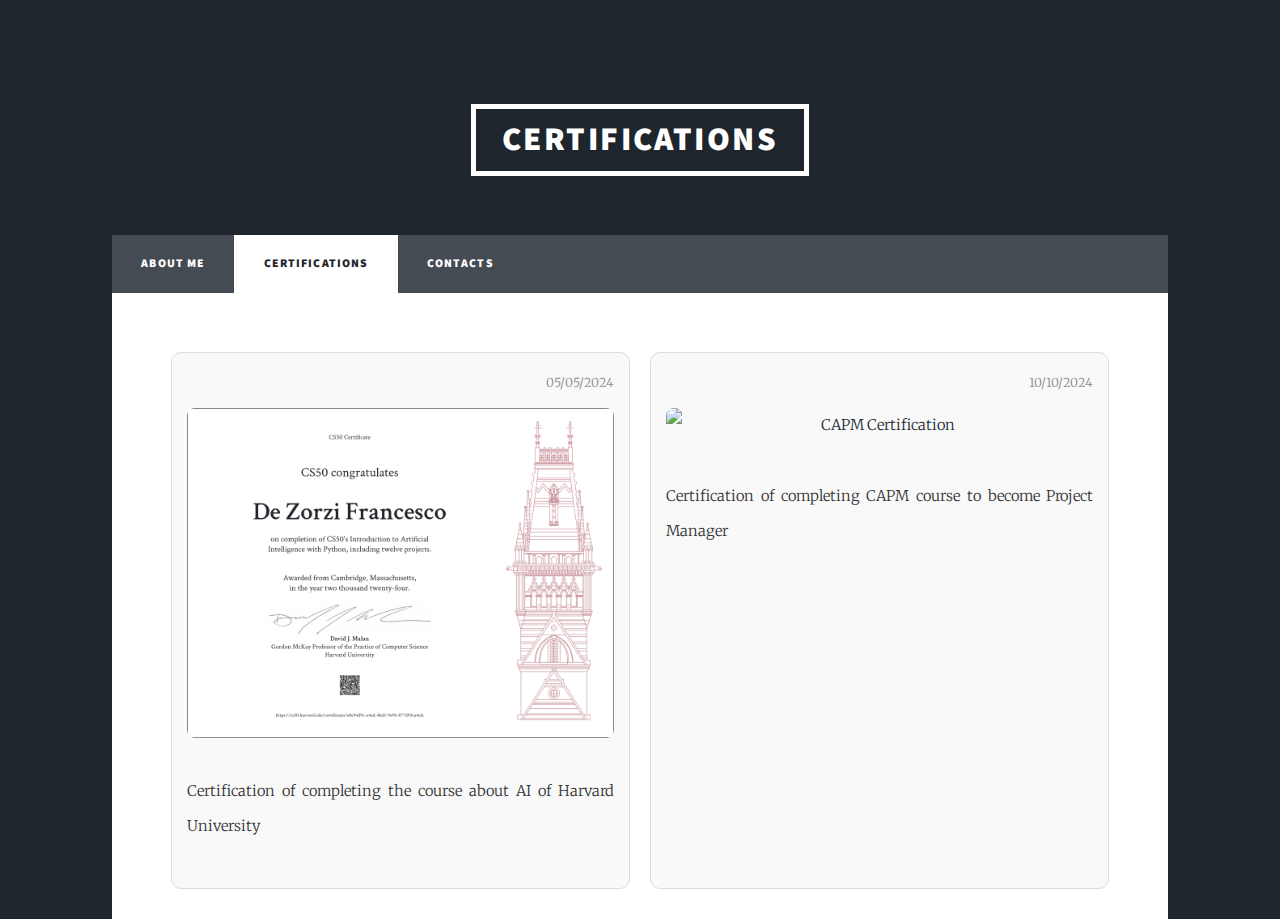
==== certificati.html @ 68c8fb0c "upload new website" ====
<!DOCTYPE HTML>

<html>
	<head>
		<title>De Zorzi Francesco</title>
		<meta charset="utf-8" />
		<meta name="viewport" content="width=device-width, initial-scale=1, user-scalable=no" />
		<link rel="stylesheet" href="assets/css/main.css" />
		<noscript><link rel="stylesheet" href="assets/css/noscript.css" /></noscript>
	</head>
	<body class="is-preload">
        		<!-- Wrapper -->
			<div id="wrapper">

				<!-- Header -->
					<header id="header">
						<a class="logo">Certifications</a>
					</header>

				<!-- Nav -->
				<nav id="nav">
					<ul class="links">
						<li><a href="index.html">About me</a></li>
					<!--<li><a href="generic.html">Portfolio</a></li>-->
						<li class="active"><a href="certificati.html">Certifications</a></li>
						<li><a href="elements.html">Contacts</a></li>
					</ul>
				</nav>
                

                <div id="main">


                    <section class="certifications">
                        <article class = "certif-item">
                            <header>
                                <span class="data">05/05/2024</span>
                            </header>

							<div class="certif-content">
                          	 	 <a class="image fit"><img src="images/CS50AI.png" alt="CS50 Ai Certification" /></a>
							
									<p>Certification of completing the course about AI of Harvard University</p>
							</div>
						</article>
                     
                        <article class="certif-item">
                            <header>
                                <span class="data">10/10/2024</span>
                            </header>
							<div class="certif-content">
								<a class="image fit"><img src="images/CAPM.png" alt="CAPM Certification" /></a>
						
								<p>Certification of completing CAPM course to become Project Manager</p>
							</div>
					</article>

							
                         
                    </section>    







                </div>
            
            
            
            
            
            
            
            
            </div>


    </body>
</html>
---- assets/css/main.css ----
@import url(fontawesome-all.min.css);
@import url("https://fonts.googleapis.com/css?family=Merriweather:300,700,300italic,700italic|Source+Sans+Pro:900");

/*
	Massively by HTML5 UP
	html5up.net | @ajlkn
	Free for personal and commercial use under the CCA 3.0 license (html5up.net/license)
*/

html, body, div, span, applet, object,
iframe, h1, h2, h3, h4, h5, h6, p, blockquote,
pre, a, abbr, acronym, address, big, cite,
code, del, dfn, em, img, ins, kbd, q, s, samp,
small, strike, strong, sub, sup, tt, var, b,
u, i, center, dl, dt, dd, ol, ul, li, fieldset,
form, label, legend, table, caption, tbody,
tfoot, thead, tr, th, td, article, aside,
canvas, details, embed, figure, figcaption,
footer, header, hgroup, menu, nav, output, ruby,
section, summary, time, mark, audio, video {
	margin: 0;
	padding: 0;
	border: 0;
	font-size: 100%;
	font: inherit;
	vertical-align: baseline;}

article, aside, details, figcaption, figure,
footer, header, hgroup, menu, nav, section {
	display: block;}

body {
	line-height: 1;
}

ol, ul {
	list-style: none;
}

blockquote, q {
	quotes: none;
}

	blockquote:before, blockquote:after, q:before, q:after {
		content: '';
		content: none;
	}

table {
	border-collapse: collapse;
	border-spacing: 0;
}

body {
	-webkit-text-size-adjust: none;
}

mark {
	background-color: transparent;
	color: inherit;
}

input::-moz-focus-inner {
	border: 0;
	padding: 0;
}

input, select, textarea {
	-moz-appearance: none;
	-webkit-appearance: none;
	-ms-appearance: none;
	appearance: none;
}

/* Basic */

	@-ms-viewport {
		width: device-width;
	}

	body {
		-ms-overflow-style: scrollbar;
	}

	@media screen and (max-width: 480px) {

		html, body {
			min-width: 320px;
		}

	}

	html {
		box-sizing: border-box;
	}

	*, *:before, *:after {
		box-sizing: inherit;
	}

	body {
		background-color: #1e252d;
	}

		body.is-preload *, body.is-preload *:before, body.is-preload *:after {
			-moz-animation: none !important;
			-webkit-animation: none !important;
			-ms-animation: none !important;
			animation: none !important;
			-moz-transition: none !important;
			-webkit-transition: none !important;
			-ms-transition: none !important;
			transition: none !important;
		}

/* Type */

	html {
		font-size: 16pt;
	}

		@media screen and (max-width: 1680px) {

			html {
				font-size: 12pt;
			}

		}

		@media screen and (max-width: 1280px) {

			html {
				font-size: 11pt;
			}

		}

		@media screen and (max-width: 360px) {

			html {
				font-size: 10pt;
			}

		}

	body {
		color: #212931;
	}

	body, input, select, textarea {
		font-family: "Merriweather", Georgia, serif;
		font-weight: 300;
		font-size: 1rem;
		line-height: 2.375;
	}

	a {
		-moz-transition: color 0.2s ease-in-out, background-color 0.2s ease-in-out, border-color 0.2s ease-in-out, box-shadow 0.2s ease-in-out;
		-webkit-transition: color 0.2s ease-in-out, background-color 0.2s ease-in-out, border-color 0.2s ease-in-out, box-shadow 0.2s ease-in-out;
		-ms-transition: color 0.2s ease-in-out, background-color 0.2s ease-in-out, border-color 0.2s ease-in-out, box-shadow 0.2s ease-in-out;
		transition: color 0.2s ease-in-out, background-color 0.2s ease-in-out, border-color 0.2s ease-in-out, box-shadow 0.2s ease-in-out;
		border-bottom: dotted 1px;
		text-decoration: none;
	}

		a:hover {
			border-bottom-color: transparent;
		}

	strong, b {
		font-weight: 600;
	}

	em, i {
		font-style: italic;
	}

	p {
		text-align: justify;
		margin: 0 0 2rem 0;
	}

/*aggiunto io ----------------------*/
	.circle-image {
		width: 200px; /* Dimensioni della circonferenza */
		height: 200px; /* Stesso valore di width per mantenere la forma circolare */
		border-radius: 50%; /* Questo rende l'immagine circolare */
		object-fit: cover; /* Questo assicura che l'immagine riempia la circonferenza senza distorsioni */
		overflow: hidden; /* Nasconde eventuali parti dell'immagine che escono dal cerchio */
		display: block; /* Per evitare spazi indesiderati attorno all'immagine */
		margin: 0 auto; /* Centrare l'immagine (opzionale) */
	}

/* ------------------------- */

	h1, h2, h3, h4, h5, h6 {
		font-family: "Source Sans Pro", Helvetica, sans-serif;
		font-weight: 900;
		line-height: 1.5;
		letter-spacing: 0.075em;
		text-transform: uppercase;
		margin: 0 0 1rem 0;
	}

		h1 a, h2 a, h3 a, h4 a, h5 a, h6 a {
			border-bottom: 0;
			color: inherit;
			text-decoration: none;
		}

	h1 {
		font-size: 4rem;
		line-height: 1.1;
		margin: 0 0 2rem 0;
	}

	h2 {
		font-size: 1.75rem;
		line-height: 1.3;
		margin: 0 0 1.5rem 0;
	}

	h3 {
		font-size: 1.25rem;
		margin: 0 0 1.5rem 0;
	}

	h4 {
		font-size: 1rem;
	}

	h5 {
		font-size: 0.9rem;
	}

	h6 {
		font-size: 0.8rem;
	}

	sub {
		font-size: 0.8rem;
		position: relative;
		top: 0.5rem;
	}

	sup {
		font-size: 0.8rem;
		position: relative;
		top: -0.5rem;
	}

	blockquote {
		border-left: solid 4px;
		font-style: italic;
		margin: 0 0 2rem 0;
		padding: 0.5rem 0 0.5rem 2rem;
	}

	code {
		border: solid 2px;
		font-family: "Courier New", monospace;
		font-size: 0.9rem;
		margin: 0 0.25rem;
		padding: 0.25rem 0.65rem;
	}

	pre {
		-webkit-overflow-scrolling: touch;
		font-family: "Courier New", monospace;
		font-size: 0.9rem;
		margin: 0 0 2rem 0;
	}

		pre code {
			display: block;
			line-height: 1.75;
			padding: 1rem 1.5rem;
			overflow-x: auto;
		}

	hr {
		border: 0;
		border-bottom: solid 2px;
		margin: 3rem 0;
	}

		hr.major {
			margin: 5rem 0;
		}

	.align-left {
		text-align: left;
	}

	.align-center {
		text-align: center;
	}

	.align-right {
		text-align: right;
	}

	input, select, textarea {
		color: #212931;
	}

	a {
		color: #212931;
		border-bottom-color: rgba(33, 41, 49, 0.5);
	}

		a:hover {
			border-bottom-color: transparent;
			color: #18bfef !important;
		}

	strong, b {
		color: #212931;
	}

	h1, h2, h3, h4, h5, h6 {
		color: #212931;
	}

	blockquote {
		border-left-color: #eeeeee;
	}

	code {
		background: rgba(220, 220, 220, 0.25);
		border-color: #eeeeee;
	}

	hr {
		border-bottom-color: #eeeeee;
	}

/* Row */

	.row {
		display: flex;
		flex-wrap: wrap;
		box-sizing: border-box;
		align-items: stretch;
	}

		.row > * {
			box-sizing: border-box;
		}

		.row.gtr-uniform > * > :last-child {
			margin-bottom: 0;
		}

		.row.aln-left {
			justify-content: flex-start;
		}

		.row.aln-center {
			justify-content: center;
		}

		.row.aln-right {
			justify-content: flex-end;
		}

		.row.aln-top {
			align-items: flex-start;
		}

		.row.aln-middle {
			align-items: center;
		}

		.row.aln-bottom {
			align-items: flex-end;
		}

		.row > .imp {
			order: -1;
		}

		.row > .col-1 {
			width: 8.33333%;
		}

		.row > .off-1 {
			margin-left: 8.33333%;
		}

		.row > .col-2 {
			width: 16.66667%;
		}

		.row > .off-2 {
			margin-left: 16.66667%;
		}

		.row > .col-3 {
			width: 25%;
		}

		.row > .off-3 {
			margin-left: 25%;
		}

		.row > .col-4 {
			width: 33.33333%;
		}

		.row > .off-4 {
			margin-left: 33.33333%;
		}

		.row > .col-5 {
			width: 41.66667%;
		}

		.row > .off-5 {
			margin-left: 41.66667%;
		}

		.row > .col-6 {
			width: 50%;
		}

		.row > .off-6 {
			margin-left: 50%;
		}

		.row > .col-7 {
			width: 58.33333%;
		}

		.row > .off-7 {
			margin-left: 58.33333%;
		}

		.row > .col-8 {
			width: 66.66667%;
		}

		.row > .off-8 {
			margin-left: 66.66667%;
		}

		.row > .col-9 {
			width: 75%;
		}

		.row > .off-9 {
			margin-left: 75%;
		}

		.row > .col-10 {
			width: 83.33333%;
		}

		.row > .off-10 {
			margin-left: 83.33333%;
		}

		.row > .col-11 {
			width: 91.66667%;
		}

		.row > .off-11 {
			margin-left: 91.66667%;
		}

		.row > .col-12 {
			width: 100%;
		}

		.row > .off-12 {
			margin-left: 100%;
		}

		.row.gtr-0 {
			margin-top: 0;
			margin-left: 0rem;
		}

			.row.gtr-0 > * {
				padding: 0 0 0 0rem;
			}

			.row.gtr-0.gtr-uniform {
				margin-top: 0rem;
			}

				.row.gtr-0.gtr-uniform > * {
					padding-top: 0rem;
				}

		.row.gtr-25 {
			margin-top: 0;
			margin-left: -0.375rem;
		}

			.row.gtr-25 > * {
				padding: 0 0 0 0.375rem;
			}

			.row.gtr-25.gtr-uniform {
				margin-top: -0.375rem;
			}

				.row.gtr-25.gtr-uniform > * {
					padding-top: 0.375rem;
				}

		.row.gtr-50 {
			margin-top: 0;
			margin-left: -0.75rem;
		}

			.row.gtr-50 > * {
				padding: 0 0 0 0.75rem;
			}

			.row.gtr-50.gtr-uniform {
				margin-top: -0.75rem;
			}

				.row.gtr-50.gtr-uniform > * {
					padding-top: 0.75rem;
				}

		.row {
			margin-top: 0;
			margin-left: -1.5rem;
		}

			.row > * {
				padding: 0 0 0 1.5rem;
			}

			.row.gtr-uniform {
				margin-top: -1.5rem;
			}

				.row.gtr-uniform > * {
					padding-top: 1.5rem;
				}

		.row.gtr-150 {
			margin-top: 0;
			margin-left: -2.25rem;
		}

			.row.gtr-150 > * {
				padding: 0 0 0 2.25rem;
			}

			.row.gtr-150.gtr-uniform {
				margin-top: -2.25rem;
			}

				.row.gtr-150.gtr-uniform > * {
					padding-top: 2.25rem;
				}

		.row.gtr-200 {
			margin-top: 0;
			margin-left: -3rem;
		}

			.row.gtr-200 > * {
				padding: 0 0 0 3rem;
			}

			.row.gtr-200.gtr-uniform {
				margin-top: -3rem;
			}

				.row.gtr-200.gtr-uniform > * {
					padding-top: 3rem;
				}

		@media screen and (max-width: 1680px) {

			.row {
				display: flex;
				flex-wrap: wrap;
				box-sizing: border-box;
				align-items: stretch;
			}

				.row > * {
					box-sizing: border-box;
				}

				.row.gtr-uniform > * > :last-child {
					margin-bottom: 0;
				}

				.row.aln-left {
					justify-content: flex-start;
				}

				.row.aln-center {
					justify-content: center;
				}

				.row.aln-right {
					justify-content: flex-end;
				}

				.row.aln-top {
					align-items: flex-start;
				}

				.row.aln-middle {
					align-items: center;
				}

				.row.aln-bottom {
					align-items: flex-end;
				}

				.row > .imp-xlarge {
					order: -1;
				}

				.row > .col-1-xlarge {
					width: 8.33333%;
				}

				.row > .off-1-xlarge {
					margin-left: 8.33333%;
				}

				.row > .col-2-xlarge {
					width: 16.66667%;
				}

				.row > .off-2-xlarge {
					margin-left: 16.66667%;
				}

				.row > .col-3-xlarge {
					width: 25%;
				}

				.row > .off-3-xlarge {
					margin-left: 25%;
				}

				.row > .col-4-xlarge {
					width: 33.33333%;
				}

				.row > .off-4-xlarge {
					margin-left: 33.33333%;
				}

				.row > .col-5-xlarge {
					width: 41.66667%;
				}

				.row > .off-5-xlarge {
					margin-left: 41.66667%;
				}

				.row > .col-6-xlarge {
					width: 50%;
				}

				.row > .off-6-xlarge {
					margin-left: 50%;
				}

				.row > .col-7-xlarge {
					width: 58.33333%;
				}

				.row > .off-7-xlarge {
					margin-left: 58.33333%;
				}

				.row > .col-8-xlarge {
					width: 66.66667%;
				}

				.row > .off-8-xlarge {
					margin-left: 66.66667%;
				}

				.row > .col-9-xlarge {
					width: 75%;
				}

				.row > .off-9-xlarge {
					margin-left: 75%;
				}

				.row > .col-10-xlarge {
					width: 83.33333%;
				}

				.row > .off-10-xlarge {
					margin-left: 83.33333%;
				}

				.row > .col-11-xlarge {
					width: 91.66667%;
				}

				.row > .off-11-xlarge {
					margin-left: 91.66667%;
				}

				.row > .col-12-xlarge {
					width: 100%;
				}

				.row > .off-12-xlarge {
					margin-left: 100%;
				}

				.row.gtr-0 {
					margin-top: 0;
					margin-left: 0rem;
				}

					.row.gtr-0 > * {
						padding: 0 0 0 0rem;
					}

					.row.gtr-0.gtr-uniform {
						margin-top: 0rem;
					}

						.row.gtr-0.gtr-uniform > * {
							padding-top: 0rem;
						}

				.row.gtr-25 {
					margin-top: 0;
					margin-left: -0.375rem;
				}

					.row.gtr-25 > * {
						padding: 0 0 0 0.375rem;
					}

					.row.gtr-25.gtr-uniform {
						margin-top: -0.375rem;
					}

						.row.gtr-25.gtr-uniform > * {
							padding-top: 0.375rem;
						}

				.row.gtr-50 {
					margin-top: 0;
					margin-left: -0.75rem;
				}

					.row.gtr-50 > * {
						padding: 0 0 0 0.75rem;
					}

					.row.gtr-50.gtr-uniform {
						margin-top: -0.75rem;
					}

						.row.gtr-50.gtr-uniform > * {
							padding-top: 0.75rem;
						}

				.row {
					margin-top: 0;
					margin-left: -1.5rem;
				}

					.row > * {
						padding: 0 0 0 1.5rem;
					}

					.row.gtr-uniform {
						margin-top: -1.5rem;
					}

						.row.gtr-uniform > * {
							padding-top: 1.5rem;
						}

				.row.gtr-150 {
					margin-top: 0;
					margin-left: -2.25rem;
				}

					.row.gtr-150 > * {
						padding: 0 0 0 2.25rem;
					}

					.row.gtr-150.gtr-uniform {
						margin-top: -2.25rem;
					}

						.row.gtr-150.gtr-uniform > * {
							padding-top: 2.25rem;
						}

				.row.gtr-200 {
					margin-top: 0;
					margin-left: -3rem;
				}

					.row.gtr-200 > * {
						padding: 0 0 0 3rem;
					}

					.row.gtr-200.gtr-uniform {
						margin-top: -3rem;
					}

						.row.gtr-200.gtr-uniform > * {
							padding-top: 3rem;
						}

		}

		@media screen and (max-width: 1280px) {

			.row {
				display: flex;
				flex-wrap: wrap;
				box-sizing: border-box;
				align-items: stretch;
			}

				.row > * {
					box-sizing: border-box;
				}

				.row.gtr-uniform > * > :last-child {
					margin-bottom: 0;
				}

				.row.aln-left {
					justify-content: flex-start;
				}

				.row.aln-center {
					justify-content: center;
				}

				.row.aln-right {
					justify-content: flex-end;
				}

				.row.aln-top {
					align-items: flex-start;
				}

				.row.aln-middle {
					align-items: center;
				}

				.row.aln-bottom {
					align-items: flex-end;
				}

				.row > .imp-large {
					order: -1;
				}

				.row > .col-1-large {
					width: 8.33333%;
				}

				.row > .off-1-large {
					margin-left: 8.33333%;
				}

				.row > .col-2-large {
					width: 16.66667%;
				}

				.row > .off-2-large {
					margin-left: 16.66667%;
				}

				.row > .col-3-large {
					width: 25%;
				}

				.row > .off-3-large {
					margin-left: 25%;
				}

				.row > .col-4-large {
					width: 33.33333%;
				}

				.row > .off-4-large {
					margin-left: 33.33333%;
				}

				.row > .col-5-large {
					width: 41.66667%;
				}

				.row > .off-5-large {
					margin-left: 41.66667%;
				}

				.row > .col-6-large {
					width: 50%;
				}

				.row > .off-6-large {
					margin-left: 50%;
				}

				.row > .col-7-large {
					width: 58.33333%;
				}

				.row > .off-7-large {
					margin-left: 58.33333%;
				}

				.row > .col-8-large {
					width: 66.66667%;
				}

				.row > .off-8-large {
					margin-left: 66.66667%;
				}

				.row > .col-9-large {
					width: 75%;
				}

				.row > .off-9-large {
					margin-left: 75%;
				}

				.row > .col-10-large {
					width: 83.33333%;
				}

				.row > .off-10-large {
					margin-left: 83.33333%;
				}

				.row > .col-11-large {
					width: 91.66667%;
				}

				.row > .off-11-large {
					margin-left: 91.66667%;
				}

				.row > .col-12-large {
					width: 100%;
				}

				.row > .off-12-large {
					margin-left: 100%;
				}

				.row.gtr-0 {
					margin-top: 0;
					margin-left: 0rem;
				}

					.row.gtr-0 > * {
						padding: 0 0 0 0rem;
					}

					.row.gtr-0.gtr-uniform {
						margin-top: 0rem;
					}

						.row.gtr-0.gtr-uniform > * {
							padding-top: 0rem;
						}

				.row.gtr-25 {
					margin-top: 0;
					margin-left: -0.375rem;
				}

					.row.gtr-25 > * {
						padding: 0 0 0 0.375rem;
					}

					.row.gtr-25.gtr-uniform {
						margin-top: -0.375rem;
					}

						.row.gtr-25.gtr-uniform > * {
							padding-top: 0.375rem;
						}

				.row.gtr-50 {
					margin-top: 0;
					margin-left: -0.75rem;
				}

					.row.gtr-50 > * {
						padding: 0 0 0 0.75rem;
					}

					.row.gtr-50.gtr-uniform {
						margin-top: -0.75rem;
					}

						.row.gtr-50.gtr-uniform > * {
							padding-top: 0.75rem;
						}

				.row {
					margin-top: 0;
					margin-left: -1.5rem;
				}

					.row > * {
						padding: 0 0 0 1.5rem;
					}

					.row.gtr-uniform {
						margin-top: -1.5rem;
					}

						.row.gtr-uniform > * {
							padding-top: 1.5rem;
						}

				.row.gtr-150 {
					margin-top: 0;
					margin-left: -2.25rem;
				}

					.row.gtr-150 > * {
						padding: 0 0 0 2.25rem;
					}

					.row.gtr-150.gtr-uniform {
						margin-top: -2.25rem;
					}

						.row.gtr-150.gtr-uniform > * {
							padding-top: 2.25rem;
						}

				.row.gtr-200 {
					margin-top: 0;
					margin-left: -3rem;
				}

					.row.gtr-200 > * {
						padding: 0 0 0 3rem;
					}

					.row.gtr-200.gtr-uniform {
						margin-top: -3rem;
					}

						.row.gtr-200.gtr-uniform > * {
							padding-top: 3rem;
						}

		}

		@media screen and (max-width: 980px) {

			.row {
				display: flex;
				flex-wrap: wrap;
				box-sizing: border-box;
				align-items: stretch;
			}

				.row > * {
					box-sizing: border-box;
				}

				.row.gtr-uniform > * > :last-child {
					margin-bottom: 0;
				}

				.row.aln-left {
					justify-content: flex-start;
				}

				.row.aln-center {
					justify-content: center;
				}

				.row.aln-right {
					justify-content: flex-end;
				}

				.row.aln-top {
					align-items: flex-start;
				}

				.row.aln-middle {
					align-items: center;
				}

				.row.aln-bottom {
					align-items: flex-end;
				}

				.row > .imp-medium {
					order: -1;
				}

				.row > .col-1-medium {
					width: 8.33333%;
				}

				.row > .off-1-medium {
					margin-left: 8.33333%;
				}

				.row > .col-2-medium {
					width: 16.66667%;
				}

				.row > .off-2-medium {
					margin-left: 16.66667%;
				}

				.row > .col-3-medium {
					width: 25%;
				}

				.row > .off-3-medium {
					margin-left: 25%;
				}

				.row > .col-4-medium {
					width: 33.33333%;
				}

				.row > .off-4-medium {
					margin-left: 33.33333%;
				}

				.row > .col-5-medium {
					width: 41.66667%;
				}

				.row > .off-5-medium {
					margin-left: 41.66667%;
				}

				.row > .col-6-medium {
					width: 50%;
				}

				.row > .off-6-medium {
					margin-left: 50%;
				}

				.row > .col-7-medium {
					width: 58.33333%;
				}

				.row > .off-7-medium {
					margin-left: 58.33333%;
				}

				.row > .col-8-medium {
					width: 66.66667%;
				}

				.row > .off-8-medium {
					margin-left: 66.66667%;
				}

				.row > .col-9-medium {
					width: 75%;
				}

				.row > .off-9-medium {
					margin-left: 75%;
				}

				.row > .col-10-medium {
					width: 83.33333%;
				}

				.row > .off-10-medium {
					margin-left: 83.33333%;
				}

				.row > .col-11-medium {
					width: 91.66667%;
				}

				.row > .off-11-medium {
					margin-left: 91.66667%;
				}

				.row > .col-12-medium {
					width: 100%;
				}

				.row > .off-12-medium {
					margin-left: 100%;
				}

				.row.gtr-0 {
					margin-top: 0;
					margin-left: 0rem;
				}

					.row.gtr-0 > * {
						padding: 0 0 0 0rem;
					}

					.row.gtr-0.gtr-uniform {
						margin-top: 0rem;
					}

						.row.gtr-0.gtr-uniform > * {
							padding-top: 0rem;
						}

				.row.gtr-25 {
					margin-top: 0;
					margin-left: -0.375rem;
				}

					.row.gtr-25 > * {
						padding: 0 0 0 0.375rem;
					}

					.row.gtr-25.gtr-uniform {
						margin-top: -0.375rem;
					}

						.row.gtr-25.gtr-uniform > * {
							padding-top: 0.375rem;
						}

				.row.gtr-50 {
					margin-top: 0;
					margin-left: -0.75rem;
				}

					.row.gtr-50 > * {
						padding: 0 0 0 0.75rem;
					}

					.row.gtr-50.gtr-uniform {
						margin-top: -0.75rem;
					}

						.row.gtr-50.gtr-uniform > * {
							padding-top: 0.75rem;
						}

				.row {
					margin-top: 0;
					margin-left: -1.5rem;
				}

					.row > * {
						padding: 0 0 0 1.5rem;
					}

					.row.gtr-uniform {
						margin-top: -1.5rem;
					}

						.row.gtr-uniform > * {
							padding-top: 1.5rem;
						}

				.row.gtr-150 {
					margin-top: 0;
					margin-left: -2.25rem;
				}

					.row.gtr-150 > * {
						padding: 0 0 0 2.25rem;
					}

					.row.gtr-150.gtr-uniform {
						margin-top: -2.25rem;
					}

						.row.gtr-150.gtr-uniform > * {
							padding-top: 2.25rem;
						}

				.row.gtr-200 {
					margin-top: 0;
					margin-left: -3rem;
				}

					.row.gtr-200 > * {
						padding: 0 0 0 3rem;
					}

					.row.gtr-200.gtr-uniform {
						margin-top: -3rem;
					}

						.row.gtr-200.gtr-uniform > * {
							padding-top: 3rem;
						}

		}

		@media screen and (max-width: 736px) {

			.row {
				display: flex;
				flex-wrap: wrap;
				box-sizing: border-box;
				align-items: stretch;
			}

				.row > * {
					box-sizing: border-box;
				}

				.row.gtr-uniform > * > :last-child {
					margin-bottom: 0;
				}

				.row.aln-left {
					justify-content: flex-start;
				}

				.row.aln-center {
					justify-content: center;
				}

				.row.aln-right {
					justify-content: flex-end;
				}

				.row.aln-top {
					align-items: flex-start;
				}

				.row.aln-middle {
					align-items: center;
				}

				.row.aln-bottom {
					align-items: flex-end;
				}

				.row > .imp-small {
					order: -1;
				}

				.row > .col-1-small {
					width: 8.33333%;
				}

				.row > .off-1-small {
					margin-left: 8.33333%;
				}

				.row > .col-2-small {
					width: 16.66667%;
				}

				.row > .off-2-small {
					margin-left: 16.66667%;
				}

				.row > .col-3-small {
					width: 25%;
				}

				.row > .off-3-small {
					margin-left: 25%;
				}

				.row > .col-4-small {
					width: 33.33333%;
				}

				.row > .off-4-small {
					margin-left: 33.33333%;
				}

				.row > .col-5-small {
					width: 41.66667%;
				}

				.row > .off-5-small {
					margin-left: 41.66667%;
				}

				.row > .col-6-small {
					width: 50%;
				}

				.row > .off-6-small {
					margin-left: 50%;
				}

				.row > .col-7-small {
					width: 58.33333%;
				}

				.row > .off-7-small {
					margin-left: 58.33333%;
				}

				.row > .col-8-small {
					width: 66.66667%;
				}

				.row > .off-8-small {
					margin-left: 66.66667%;
				}

				.row > .col-9-small {
					width: 75%;
				}

				.row > .off-9-small {
					margin-left: 75%;
				}

				.row > .col-10-small {
					width: 83.33333%;
				}

				.row > .off-10-small {
					margin-left: 83.33333%;
				}

				.row > .col-11-small {
					width: 91.66667%;
				}

				.row > .off-11-small {
					margin-left: 91.66667%;
				}

				.row > .col-12-small {
					width: 100%;
				}

				.row > .off-12-small {
					margin-left: 100%;
				}

				.row.gtr-0 {
					margin-top: 0;
					margin-left: 0rem;
				}

					.row.gtr-0 > * {
						padding: 0 0 0 0rem;
					}

					.row.gtr-0.gtr-uniform {
						margin-top: 0rem;
					}

						.row.gtr-0.gtr-uniform > * {
							padding-top: 0rem;
						}

				.row.gtr-25 {
					margin-top: 0;
					margin-left: -0.375rem;
				}

					.row.gtr-25 > * {
						padding: 0 0 0 0.375rem;
					}

					.row.gtr-25.gtr-uniform {
						margin-top: -0.375rem;
					}

						.row.gtr-25.gtr-uniform > * {
							padding-top: 0.375rem;
						}

				.row.gtr-50 {
					margin-top: 0;
					margin-left: -0.75rem;
				}

					.row.gtr-50 > * {
						padding: 0 0 0 0.75rem;
					}

					.row.gtr-50.gtr-uniform {
						margin-top: -0.75rem;
					}

						.row.gtr-50.gtr-uniform > * {
							padding-top: 0.75rem;
						}

				.row {
					margin-top: 0;
					margin-left: -1.5rem;
				}

					.row > * {
						padding: 0 0 0 1.5rem;
					}

					.row.gtr-uniform {
						margin-top: -1.5rem;
					}

						.row.gtr-uniform > * {
							padding-top: 1.5rem;
						}

				.row.gtr-150 {
					margin-top: 0;
					margin-left: -2.25rem;
				}

					.row.gtr-150 > * {
						padding: 0 0 0 2.25rem;
					}

					.row.gtr-150.gtr-uniform {
						margin-top: -2.25rem;
					}

						.row.gtr-150.gtr-uniform > * {
							padding-top: 2.25rem;
						}

				.row.gtr-200 {
					margin-top: 0;
					margin-left: -3rem;
				}

					.row.gtr-200 > * {
						padding: 0 0 0 3rem;
					}

					.row.gtr-200.gtr-uniform {
						margin-top: -3rem;
					}

						.row.gtr-200.gtr-uniform > * {
							padding-top: 3rem;
						}

		}

		@media screen and (max-width: 480px) {

			.row {
				display: flex;
				flex-wrap: wrap;
				box-sizing: border-box;
				align-items: stretch;
			}

				.row > * {
					box-sizing: border-box;
				}

				.row.gtr-uniform > * > :last-child {
					margin-bottom: 0;
				}

				.row.aln-left {
					justify-content: flex-start;
				}

				.row.aln-center {
					justify-content: center;
				}

				.row.aln-right {
					justify-content: flex-end;
				}

				.row.aln-top {
					align-items: flex-start;
				}

				.row.aln-middle {
					align-items: center;
				}

				.row.aln-bottom {
					align-items: flex-end;
				}

				.row > .imp-xsmall {
					order: -1;
				}

				.row > .col-1-xsmall {
					width: 8.33333%;
				}

				.row > .off-1-xsmall {
					margin-left: 8.33333%;
				}

				.row > .col-2-xsmall {
					width: 16.66667%;
				}

				.row > .off-2-xsmall {
					margin-left: 16.66667%;
				}

				.row > .col-3-xsmall {
					width: 25%;
				}

				.row > .off-3-xsmall {
					margin-left: 25%;
				}

				.row > .col-4-xsmall {
					width: 33.33333%;
				}

				.row > .off-4-xsmall {
					margin-left: 33.33333%;
				}

				.row > .col-5-xsmall {
					width: 41.66667%;
				}

				.row > .off-5-xsmall {
					margin-left: 41.66667%;
				}

				.row > .col-6-xsmall {
					width: 50%;
				}

				.row > .off-6-xsmall {
					margin-left: 50%;
				}

				.row > .col-7-xsmall {
					width: 58.33333%;
				}

				.row > .off-7-xsmall {
					margin-left: 58.33333%;
				}

				.row > .col-8-xsmall {
					width: 66.66667%;
				}

				.row > .off-8-xsmall {
					margin-left: 66.66667%;
				}

				.row > .col-9-xsmall {
					width: 75%;
				}

				.row > .off-9-xsmall {
					margin-left: 75%;
				}

				.row > .col-10-xsmall {
					width: 83.33333%;
				}

				.row > .off-10-xsmall {
					margin-left: 83.33333%;
				}

				.row > .col-11-xsmall {
					width: 91.66667%;
				}

				.row > .off-11-xsmall {
					margin-left: 91.66667%;
				}

				.row > .col-12-xsmall {
					width: 100%;
				}

				.row > .off-12-xsmall {
					margin-left: 100%;
				}

				.row.gtr-0 {
					margin-top: 0;
					margin-left: 0rem;
				}

					.row.gtr-0 > * {
						padding: 0 0 0 0rem;
					}

					.row.gtr-0.gtr-uniform {
						margin-top: 0rem;
					}

						.row.gtr-0.gtr-uniform > * {
							padding-top: 0rem;
						}

				.row.gtr-25 {
					margin-top: 0;
					margin-left: -0.375rem;
				}

					.row.gtr-25 > * {
						padding: 0 0 0 0.375rem;
					}

					.row.gtr-25.gtr-uniform {
						margin-top: -0.375rem;
					}

						.row.gtr-25.gtr-uniform > * {
							padding-top: 0.375rem;
						}

				.row.gtr-50 {
					margin-top: 0;
					margin-left: -0.75rem;
				}

					.row.gtr-50 > * {
						padding: 0 0 0 0.75rem;
					}

					.row.gtr-50.gtr-uniform {
						margin-top: -0.75rem;
					}

						.row.gtr-50.gtr-uniform > * {
							padding-top: 0.75rem;
						}

				.row {
					margin-top: 0;
					margin-left: -1.5rem;
				}

					.row > * {
						padding: 0 0 0 1.5rem;
					}

					.row.gtr-uniform {
						margin-top: -1.5rem;
					}

						.row.gtr-uniform > * {
							padding-top: 1.5rem;
						}

				.row.gtr-150 {
					margin-top: 0;
					margin-left: -2.25rem;
				}

					.row.gtr-150 > * {
						padding: 0 0 0 2.25rem;
					}

					.row.gtr-150.gtr-uniform {
						margin-top: -2.25rem;
					}

						.row.gtr-150.gtr-uniform > * {
							padding-top: 2.25rem;
						}

				.row.gtr-200 {
					margin-top: 0;
					margin-left: -3rem;
				}

					.row.gtr-200 > * {
						padding: 0 0 0 3rem;
					}

					.row.gtr-200.gtr-uniform {
						margin-top: -3rem;
					}

						.row.gtr-200.gtr-uniform > * {
							padding-top: 3rem;
						}

		}

		@media screen and (max-width: 360px) {

			.row {
				display: flex;
				flex-wrap: wrap;
				box-sizing: border-box;
				align-items: stretch;
			}

				.row > * {
					box-sizing: border-box;
				}

				.row.gtr-uniform > * > :last-child {
					margin-bottom: 0;
				}

				.row.aln-left {
					justify-content: flex-start;
				}

				.row.aln-center {
					justify-content: center;
				}

				.row.aln-right {
					justify-content: flex-end;
				}

				.row.aln-top {
					align-items: flex-start;
				}

				.row.aln-middle {
					align-items: center;
				}

				.row.aln-bottom {
					align-items: flex-end;
				}

				.row > .imp-xxsmall {
					order: -1;
				}

				.row > .col-1-xxsmall {
					width: 8.33333%;
				}

				.row > .off-1-xxsmall {
					margin-left: 8.33333%;
				}

				.row > .col-2-xxsmall {
					width: 16.66667%;
				}

				.row > .off-2-xxsmall {
					margin-left: 16.66667%;
				}

				.row > .col-3-xxsmall {
					width: 25%;
				}

				.row > .off-3-xxsmall {
					margin-left: 25%;
				}

				.row > .col-4-xxsmall {
					width: 33.33333%;
				}

				.row > .off-4-xxsmall {
					margin-left: 33.33333%;
				}

				.row > .col-5-xxsmall {
					width: 41.66667%;
				}

				.row > .off-5-xxsmall {
					margin-left: 41.66667%;
				}

				.row > .col-6-xxsmall {
					width: 50%;
				}

				.row > .off-6-xxsmall {
					margin-left: 50%;
				}

				.row > .col-7-xxsmall {
					width: 58.33333%;
				}

				.row > .off-7-xxsmall {
					margin-left: 58.33333%;
				}

				.row > .col-8-xxsmall {
					width: 66.66667%;
				}

				.row > .off-8-xxsmall {
					margin-left: 66.66667%;
				}

				.row > .col-9-xxsmall {
					width: 75%;
				}

				.row > .off-9-xxsmall {
					margin-left: 75%;
				}

				.row > .col-10-xxsmall {
					width: 83.33333%;
				}

				.row > .off-10-xxsmall {
					margin-left: 83.33333%;
				}

				.row > .col-11-xxsmall {
					width: 91.66667%;
				}

				.row > .off-11-xxsmall {
					margin-left: 91.66667%;
				}

				.row > .col-12-xxsmall {
					width: 100%;
				}

				.row > .off-12-xxsmall {
					margin-left: 100%;
				}

				.row.gtr-0 {
					margin-top: 0;
					margin-left: 0rem;
				}

					.row.gtr-0 > * {
						padding: 0 0 0 0rem;
					}

					.row.gtr-0.gtr-uniform {
						margin-top: 0rem;
					}

						.row.gtr-0.gtr-uniform > * {
							padding-top: 0rem;
						}

				.row.gtr-25 {
					margin-top: 0;
					margin-left: -0.375rem;
				}

					.row.gtr-25 > * {
						padding: 0 0 0 0.375rem;
					}

					.row.gtr-25.gtr-uniform {
						margin-top: -0.375rem;
					}

						.row.gtr-25.gtr-uniform > * {
							padding-top: 0.375rem;
						}

				.row.gtr-50 {
					margin-top: 0;
					margin-left: -0.75rem;
				}

					.row.gtr-50 > * {
						padding: 0 0 0 0.75rem;
					}

					.row.gtr-50.gtr-uniform {
						margin-top: -0.75rem;
					}

						.row.gtr-50.gtr-uniform > * {
							padding-top: 0.75rem;
						}

				.row {
					margin-top: 0;
					margin-left: -1.5rem;
				}

					.row > * {
						padding: 0 0 0 1.5rem;
					}

					.row.gtr-uniform {
						margin-top: -1.5rem;
					}

						.row.gtr-uniform > * {
							padding-top: 1.5rem;
						}

				.row.gtr-150 {
					margin-top: 0;
					margin-left: -2.25rem;
				}

					.row.gtr-150 > * {
						padding: 0 0 0 2.25rem;
					}

					.row.gtr-150.gtr-uniform {
						margin-top: -2.25rem;
					}

						.row.gtr-150.gtr-uniform > * {
							padding-top: 2.25rem;
						}

				.row.gtr-200 {
					margin-top: 0;
					margin-left: -3rem;
				}

					.row.gtr-200 > * {
						padding: 0 0 0 3rem;
					}

					.row.gtr-200.gtr-uniform {
						margin-top: -3rem;
					}

						.row.gtr-200.gtr-uniform > * {
							padding-top: 3rem;
						}

		}

/* Box */

	.box {
		border: solid 2px;
		margin-bottom: 2rem;
		padding: 1.5rem;
	}

		.box > :last-child,
		.box > :last-child > :last-child,
		.box > :last-child > :last-child > :last-child {
			margin-bottom: 0;
		}

		.box.alt {
			border: 0;
			border-radius: 0;
			padding: 0;
		}

	.box {
		border-color: #eeeeee;
	}

/* Button */

	input[type="submit"],
	input[type="reset"],
	input[type="button"],
	button,
	.button {
		-moz-appearance: none;
		-webkit-appearance: none;
		-ms-appearance: none;
		appearance: none;
		-moz-transition: background-color 0.2s ease-in-out, box-shadow 0.2s ease-in-out, color 0.2s ease-in-out;
		-webkit-transition: background-color 0.2s ease-in-out, box-shadow 0.2s ease-in-out, color 0.2s ease-in-out;
		-ms-transition: background-color 0.2s ease-in-out, box-shadow 0.2s ease-in-out, color 0.2s ease-in-out;
		transition: background-color 0.2s ease-in-out, box-shadow 0.2s ease-in-out, color 0.2s ease-in-out;
		border: 0;
		border-radius: 0;
		cursor: pointer;
		display: inline-block;
		font-family: "Source Sans Pro", Helvetica, sans-serif;
		font-size: 0.8rem;
		font-weight: 900;
		letter-spacing: 0.075em;
		height: 3rem;
		line-height: 3rem;
		padding: 0 2rem;
		text-align: center;
		text-decoration: none;
		text-transform: uppercase;
		white-space: nowrap;
	}

		input[type="submit"].icon:before,
		input[type="reset"].icon:before,
		input[type="button"].icon:before,
		button.icon:before,
		.button.icon:before {
			margin-right: 0.5rem;
		}

		input[type="submit"].icon.solo,
		input[type="reset"].icon.solo,
		input[type="button"].icon.solo,
		button.icon.solo,
		.button.icon.solo {
			position: relative;
			width: 4rem;
			height: 4rem;
			line-height: 4rem;
			border-radius: 4rem;
			text-indent: 4rem;
			overflow: hidden;
			padding: 0;
			white-space: nowrap;
		}

			input[type="submit"].icon.solo:before,
			input[type="reset"].icon.solo:before,
			input[type="button"].icon.solo:before,
			button.icon.solo:before,
			.button.icon.solo:before {
				position: absolute;
				display: block;
				top: 0;
				left: 0;
				width: inherit;
				height: inherit;
				line-height: inherit;
				font-size: 1.25rem;
				margin-right: 0;
				text-align: center;
				text-indent: 0;
			}

		input[type="submit"].fit,
		input[type="reset"].fit,
		input[type="button"].fit,
		button.fit,
		.button.fit {
			width: 100%;
		}

		input[type="submit"].small,
		input[type="reset"].small,
		input[type="button"].small,
		button.small,
		.button.small {
			font-size: 0.7rem;
			height: 2.5rem;
			line-height: 2.5rem;
			padding: 0 1.5rem;
		}

		input[type="submit"].large,
		input[type="reset"].large,
		input[type="button"].large,
		button.large,
		.button.large {
			font-size: 0.9rem;
			height: 3.5rem;
			line-height: 3.5rem;
			padding: 0 2.75rem;
		}

		@media screen and (max-width: 980px) {

			input[type="submit"],
			input[type="reset"],
			input[type="button"],
			button,
			.button {
				font-size: 0.9rem;
				height: 3.25rem;
				line-height: 3.25rem;
			}

				input[type="submit"].large,
				input[type="reset"].large,
				input[type="button"].large,
				button.large,
				.button.large {
					font-size: 1rem;
					height: 3.75rem;
					line-height: 3.75rem;
				}

		}

		input[type="submit"].disabled, input[type="submit"]:disabled,
		input[type="reset"].disabled,
		input[type="reset"]:disabled,
		input[type="button"].disabled,
		input[type="button"]:disabled,
		button.disabled,
		button:disabled,
		.button.disabled,
		.button:disabled {
			pointer-events: none;
			opacity: 0.25;
		}

	input[type="submit"],
	input[type="reset"],
	input[type="button"],
	button,
	.button {
		background-color: transparent;
		box-shadow: inset 0 0 0 2px #212931;
		color: #212931 !important;
	}

		input[type="submit"]:hover,
		input[type="reset"]:hover,
		input[type="button"]:hover,
		button:hover,
		.button:hover {
			box-shadow: inset 0 0 0 2px #18bfef;
			color: #18bfef !important;
		}

		input[type="submit"].primary,
		input[type="reset"].primary,
		input[type="button"].primary,
		button.primary,
		.button.primary {
			background-color: #212931;
			box-shadow: none;
			color: #ffffff !important;
		}

			input[type="submit"].primary:hover,
			input[type="reset"].primary:hover,
			input[type="button"].primary:hover,
			button.primary:hover,
			.button.primary:hover {
				background-color: #18bfef;
			}

/* Form */

	form {
		margin: 0 0 2rem 0;
	}

		form > :last-child {
			margin-bottom: 0;
		}

		form > .fields {
			display: -moz-flex;
			display: -webkit-flex;
			display: -ms-flex;
			display: flex;
			-moz-flex-wrap: wrap;
			-webkit-flex-wrap: wrap;
			-ms-flex-wrap: wrap;
			flex-wrap: wrap;
			width: calc(100% + 3rem);
			margin: -1.5rem 0 2rem -1.5rem;
		}

			form > .fields > .field {
				-moz-flex-grow: 0;
				-webkit-flex-grow: 0;
				-ms-flex-grow: 0;
				flex-grow: 0;
				-moz-flex-shrink: 0;
				-webkit-flex-shrink: 0;
				-ms-flex-shrink: 0;
				flex-shrink: 0;
				padding: 1.5rem 0 0 1.5rem;
				width: calc(100% - 1.5rem);
			}

				form > .fields > .field.half {
					width: calc(50% - 0.75rem);
				}

				form > .fields > .field.third {
					width: calc(100%/3 - 0.5rem);
				}

				form > .fields > .field.quarter {
					width: calc(25% - 0.375rem);
				}

		@media screen and (max-width: 480px) {

			form > .fields {
				width: calc(100% + 3rem);
				margin: -1.5rem 0 2rem -1.5rem;
			}

				form > .fields > .field {
					padding: 1.5rem 0 0 1.5rem;
					width: calc(100% - 1.5rem);
				}

					form > .fields > .field.half {
						width: calc(100% - 1.5rem);
					}

					form > .fields > .field.third {
						width: calc(100% - 1.5rem);
					}

					form > .fields > .field.quarter {
						width: calc(100% - 1.5rem);
					}

		}

	label {
		display: block;
		font-family: "Source Sans Pro", Helvetica, sans-serif;
		font-weight: 900;
		line-height: 1.5;
		letter-spacing: 0.075em;
		font-size: 0.8rem;
		text-transform: uppercase;
		margin: 0 0 0.75rem 0;
	}

		@media screen and (max-width: 980px) {

			label {
				font-size: 0.9rem;
			}

		}

	input[type="text"],
	input[type="password"],
	input[type="email"],
	select,
	textarea {
		-moz-appearance: none;
		-webkit-appearance: none;
		-ms-appearance: none;
		appearance: none;
		background: transparent;
		border-radius: 0;
		border: solid 2px;
		color: inherit;
		display: block;
		outline: 0;
		padding: 0 1rem;
		text-decoration: none;
		width: 100%;
	}

		input[type="text"]:invalid,
		input[type="password"]:invalid,
		input[type="email"]:invalid,
		select:invalid,
		textarea:invalid {
			box-shadow: none;
		}

	select {
		background-size: 1.25rem;
		background-repeat: no-repeat;
		background-position: calc(100% - 1rem) center;
		height: 3rem;
		padding-right: 3rem;
		text-overflow: ellipsis;
	}

		select:focus::-ms-value {
			background-color: transparent;
		}

		select::-ms-expand {
			display: none;
		}

	input[type="text"],
	input[type="password"],
	input[type="email"],
	select {
		height: 3rem;
	}

	textarea {
		padding: 0.75rem 1rem;
	}

	input[type="checkbox"],
	input[type="radio"] {
		-moz-appearance: none;
		-webkit-appearance: none;
		-ms-appearance: none;
		appearance: none;
		display: block;
		float: left;
		margin-right: -2rem;
		opacity: 0;
		width: 1rem;
		z-index: -1;
	}

		input[type="checkbox"] + label,
		input[type="radio"] + label {
			text-decoration: none;
			cursor: pointer;
			display: inline-block;
			font-size: 1rem;
			letter-spacing: 0;
			font-family: "Merriweather", Georgia, serif;
			text-transform: none;
			font-weight: 300;
			padding-left: 2.8rem;
			padding-right: 1rem;
			position: relative;
		}

			input[type="checkbox"] + label:before,
			input[type="radio"] + label:before {
				-moz-osx-font-smoothing: grayscale;
				-webkit-font-smoothing: antialiased;
				display: inline-block;
				font-style: normal;
				font-variant: normal;
				text-rendering: auto;
				line-height: 1;
				text-transform: none !important;
				font-family: 'Font Awesome 5 Free';
				font-weight: 900;
			}

			input[type="checkbox"] + label:before,
			input[type="radio"] + label:before {
				border-radius: 0;
				border: solid 2px;
				content: '';
				display: inline-block;
				font-size: 0.8rem;
				height: 1.8rem;
				left: 0;
				line-height: 1.65rem;
				position: absolute;
				text-align: center;
				top: -0.125rem;
				width: 1.8rem;
			}

		input[type="checkbox"]:checked + label:before,
		input[type="radio"]:checked + label:before {
			content: '\f00c';
		}

	input[type="checkbox"] + label:before {
		border-radius: 0;
	}

	input[type="radio"] + label:before {
		border-radius: 100%;
	}

	::-webkit-input-placeholder {
		opacity: 1.0;
	}

	:-moz-placeholder {
		opacity: 1.0;
	}

	::-moz-placeholder {
		opacity: 1.0;
	}

	:-ms-input-placeholder {
		opacity: 1.0;
	}

	label {
		color: #212931;
	}

	input[type="text"],
	input[type="password"],
	input[type="email"],
	select,
	textarea {
		border-color: #eeeeee;
	}

		input[type="text"]:focus,
		input[type="password"]:focus,
		input[type="email"]:focus,
		select:focus,
		textarea:focus {
			border-color: #18bfef;
		}

	select {
		background-image: url("data:image/svg+xml;charset=utf8,%3Csvg xmlns='http://www.w3.org/2000/svg' width='40' height='40' preserveAspectRatio='none' viewBox='0 0 40 40'%3E%3Cpath d='M9.4,12.3l10.4,10.4l10.4-10.4c0.2-0.2,0.5-0.4,0.9-0.4c0.3,0,0.6,0.1,0.9,0.4l3.3,3.3c0.2,0.2,0.4,0.5,0.4,0.9 c0,0.4-0.1,0.6-0.4,0.9L20.7,31.9c-0.2,0.2-0.5,0.4-0.9,0.4c-0.3,0-0.6-0.1-0.9-0.4L4.3,17.3c-0.2-0.2-0.4-0.5-0.4-0.9 c0-0.4,0.1-0.6,0.4-0.9l3.3-3.3c0.2-0.2,0.5-0.4,0.9-0.4S9.1,12.1,9.4,12.3z' fill='%23eeeeee' /%3E%3C/svg%3E");
	}

		select option {
			background-color: #ffffff;
			color: #212931;
		}

	.select-wrapper:before {
		color: #eeeeee;
	}

	input[type="checkbox"] + label,
	input[type="radio"] + label {
		color: #212931;
	}

		input[type="checkbox"] + label:before,
		input[type="radio"] + label:before {
			border-color: #eeeeee;
		}

	input[type="checkbox"]:checked + label:before,
	input[type="radio"]:checked + label:before {
		background-color: #212931;
		border-color: #212931;
		color: #ffffff;
	}

	input[type="checkbox"]:focus + label:before,
	input[type="radio"]:focus + label:before {
		border-color: #18bfef;
	}

	::-webkit-input-placeholder {
		color: #909498 !important;
	}

	:-moz-placeholder {
		color: #909498 !important;
	}

	::-moz-placeholder {
		color: #909498 !important;
	}

	:-ms-input-placeholder {
		color: #909498 !important;
	}

	.formerize-placeholder {
		color: #909498 !important;
	}

/* Icon */

	.icon {
		text-decoration: none;
		border-bottom: none;
		position: relative;
	}

		.icon:before {
			-moz-osx-font-smoothing: grayscale;
			-webkit-font-smoothing: antialiased;
			display: inline-block;
			font-style: normal;
			font-variant: normal;
			text-rendering: auto;
			line-height: 1;
			text-transform: none !important;
			font-family: 'Font Awesome 5 Free';
			font-weight: 400;
		}

		.icon > .label {
			display: none;
		}

		.icon:before {
			line-height: inherit;
		}

		.icon.solid:before {
			font-weight: 900;
		}

		.icon.brands:before {
			font-family: 'Font Awesome 5 Brands';
		}

/* Image */

	.image {
		border: 0;
		display: inline-block;
		position: relative;
	}

		.image img {
			display: block;
		}

		.image.left, .image.right {
			max-width: 40%;
		}

			.image.left img, .image.right img {
				width: 100%;
			}

		.image.left {
			float: left;
			margin: 0 2rem 2rem 0;
			top: 0.75rem;
		}

		.image.right {
			float: right;
			margin: 0 0 2rem 2rem;
			top: 0.75rem;
		}

		.image.fit {
			display: block;
			margin: 2.5rem 0;
			width: 100%;
		}

			.image.fit:first-child {
				margin-top: 0;
			}

			.image.fit img {
				width: 100%;
			}

		.image.main {
			display: block;
			margin: 4rem 0;
			width: 100%;
		}

			.image.main:first-child {
				margin-top: 0;
			}

			.image.main img {
				width: 100%;
			}

		@media screen and (max-width: 736px) {

			.image.fit {
				margin: 2rem 0;
			}

			.image.main {
				margin: 2rem 0;
			}

		}

	a.image {
		overflow: hidden;
	}

		a.image img {
			-moz-transition: -moz-transform 0.2s ease-out;
			-webkit-transition: -webkit-transform 0.2s ease-out;
			-ms-transition: -ms-transform 0.2s ease-out;
			transition: transform 0.2s ease-out;
		}

		a.image:hover img {
			-moz-transform: scale(1.05);
			-webkit-transform: scale(1.05);
			-ms-transform: scale(1.05);
			transform: scale(1.05);
		}

/* Actions */

	ul.actions {
		display: -moz-flex;
		display: -webkit-flex;
		display: -ms-flex;
		display: flex;
		cursor: default;
		list-style: none;
		margin-left: -1rem;
		padding-left: 0;
	}

		ul.actions li {
			padding: 0 0 0 1rem;
			vertical-align: middle;
		}

		ul.actions.special {
			-moz-justify-content: center;
			-webkit-justify-content: center;
			-ms-justify-content: center;
			justify-content: center;
			width: 100%;
			margin-left: 0;
		}

			ul.actions.special li:first-child {
				padding-left: 0;
			}

		ul.actions.stacked {
			-moz-flex-direction: column;
			-webkit-flex-direction: column;
			-ms-flex-direction: column;
			flex-direction: column;
			margin-left: 0;
		}

			ul.actions.stacked li {
				padding: 1.3rem 0 0 0;
			}

				ul.actions.stacked li:first-child {
					padding-top: 0;
				}

		ul.actions.fit {
			width: calc(100% + 1rem);
		}

			ul.actions.fit li {
				-moz-flex-grow: 1;
				-webkit-flex-grow: 1;
				-ms-flex-grow: 1;
				flex-grow: 1;
				-moz-flex-shrink: 1;
				-webkit-flex-shrink: 1;
				-ms-flex-shrink: 1;
				flex-shrink: 1;
				width: 100%;
			}

				ul.actions.fit li > * {
					width: 100%;
				}

			ul.actions.fit.stacked {
				width: 100%;
			}

		@media screen and (max-width: 480px) {

			ul.actions:not(.fixed) {
				-moz-flex-direction: column;
				-webkit-flex-direction: column;
				-ms-flex-direction: column;
				flex-direction: column;
				margin-left: 0;
				width: 100% !important;
			}

				ul.actions:not(.fixed) li {
					-moz-flex-grow: 1;
					-webkit-flex-grow: 1;
					-ms-flex-grow: 1;
					flex-grow: 1;
					-moz-flex-shrink: 1;
					-webkit-flex-shrink: 1;
					-ms-flex-shrink: 1;
					flex-shrink: 1;
					padding: 1rem 0 0 0;
					text-align: center;
					width: 100%;
				}

					ul.actions:not(.fixed) li > * {
						width: 100%;
					}

					ul.actions:not(.fixed) li:first-child {
						padding-top: 0;
					}

					ul.actions:not(.fixed) li input[type="submit"],
					ul.actions:not(.fixed) li input[type="reset"],
					ul.actions:not(.fixed) li input[type="button"],
					ul.actions:not(.fixed) li button,
					ul.actions:not(.fixed) li .button {
						width: 100%;
					}

						ul.actions:not(.fixed) li input[type="submit"].icon:before,
						ul.actions:not(.fixed) li input[type="reset"].icon:before,
						ul.actions:not(.fixed) li input[type="button"].icon:before,
						ul.actions:not(.fixed) li button.icon:before,
						ul.actions:not(.fixed) li .button.icon:before {
							margin-left: -0.5rem;
						}

		}

/* Icons */

	ul.icons {
		cursor: default;
		list-style: none;
		padding-left: 0;
	}

		ul.icons li {
			display: inline-block;
			padding: 0 0.5rem 0 0;
			vertical-align: middle;
		}

			ul.icons li:last-child {
				padding-right: 0;
			}

			ul.icons li .icon:before {
				width: 2.25rem;
				height: 2.25rem;
				line-height: 2.25rem;
				display: inline-block;
				text-align: center;
				border-radius: 100%;
				font-size: 1.25rem;
			}

		ul.icons.alt li .icon:before {
			-moz-transition: color 0.2s ease-in-out, background-color 0.2s ease-in-out, border-color 0.2s ease-in-out, box-shadow 0.2s ease-in-out;
			-webkit-transition: color 0.2s ease-in-out, background-color 0.2s ease-in-out, border-color 0.2s ease-in-out, box-shadow 0.2s ease-in-out;
			-ms-transition: color 0.2s ease-in-out, background-color 0.2s ease-in-out, border-color 0.2s ease-in-out, box-shadow 0.2s ease-in-out;
			transition: color 0.2s ease-in-out, background-color 0.2s ease-in-out, border-color 0.2s ease-in-out, box-shadow 0.2s ease-in-out;
			font-size: 1rem;
		}

/* List */

	ol {
		list-style: decimal;
		margin: 0 0 2rem 0;
		padding-left: 1.25rem;
	}

		ol li {
			padding-left: 0.25rem;
		}

	ul {
		list-style: disc;
		margin: 0 0 2rem 0;
		padding-left: 1rem;
	}

		ul li {
			padding-left: 0.5rem;
		}

		ul.divided {
			list-style: none;
			padding-left: 0;
		}

			ul.divided li {
				border-top: solid 1px;
				padding: 0.5rem 0;
			}

				ul.divided li:first-child {
					border-top: 0;
					padding-top: 0;
				}

	dl {
		margin: 0 0 2rem 0;
	}

		dl dt {
			display: block;
			font-weight: 600;
			margin: 0 0 1rem 0;
		}

		dl dd {
			margin-left: 2rem;
		}

	ul.divided li {
		border-top-color: #eeeeee;
	}

	ul.icons li a.icon:hover:before {
		color: #18bfef;
	}

	ul.icons.alt li .icon:before {
		box-shadow: inset 0 0 0 2px #eeeeee;
	}

	ul.icons.alt li a.icon:hover:before {
		box-shadow: inset 0 0 0 2px #18bfef;
	}

/* Section/Article */

	section.special, article.special {
		text-align: center;
	}

	header {
		cursor: default;
	}

		header > .date {
			display: block;
			font-size: 0.8rem;
			height: 1;
			margin: 0 0 1rem 0;
			position: relative;
		}

		header > p {
			font-style: italic;
		}

		header > h1 + p {
			font-size: 1.1rem;
			margin-top: -0.5rem;
			line-height: 2;
		}

		header > h2 + p {
			font-size: 1rem;
			margin-top: -0.75rem;
		}

		header > h3 + p {
			font-size: 0.9rem;
			margin-top: -0.75rem;
		}

		header > h4 + p {
			font-size: 0.8rem;
			margin-top: -0.75rem;
		}

		header.major {
			margin: 0 0 4rem 0;
			text-align: center;
		}

			header.major > :last-child {
				margin-bottom: 0;
			}

			header.major > p {
				margin-top: 0;
				text-align: center;
			}

			header.major > .date {
				font-size: 1rem;
				margin: 0 0 4rem 0;
			}

				header.major > .date:before, header.major > .date:after {
					content: '';
					display: block;
					position: absolute;
					top: 50%;
					width: calc(50% - 6rem);
					border-top: solid 2px;
				}

				header.major > .date:before {
					left: 0;
				}

				header.major > .date:after {
					right: 0;
				}

		@media screen and (max-width: 980px) {

			header br {
				display: none;
			}

		}

		@media screen and (max-width: 736px) {

			header.major {
				margin: 0 0 2rem 0;
			}

		}

	header.major .date:before, header.major .date:after {
		border-top-color: #eeeeee;
	}

/* Table */

	.table-wrapper {
		-webkit-overflow-scrolling: touch;
		overflow-x: auto;
	}

	table {
		margin: 0 0 2rem 0;
		width: 100%;
	}

		table tbody tr {
			border: solid 1px;
			border-left: 0;
			border-right: 0;
		}

		table td {
			padding: 0.75rem 0.75rem;
		}

		table th {
			font-family: "Source Sans Pro", Helvetica, sans-serif;
			font-size: 0.8rem;
			font-weight: 900;
			letter-spacing: 0.075em;
			line-height: 1.5;
			padding: 0 0.75rem 0.75rem 0.75rem;
			text-align: left;
			text-transform: uppercase;
		}

			@media screen and (max-width: 980px) {

				table th {
					font-size: 0.9rem;
				}

			}

		table thead {
			border-bottom: solid 2px;
		}

		table tfoot {
			border-top: solid 2px;
		}

		table.alt {
			border-collapse: separate;
		}

			table.alt tbody tr td {
				border: solid 1px;
				border-left-width: 0;
				border-top-width: 0;
			}

				table.alt tbody tr td:first-child {
					border-left-width: 1px;
				}

			table.alt tbody tr:first-child td {
				border-top-width: 1px;
			}

			table.alt thead {
				border-bottom: 0;
			}

			table.alt tfoot {
				border-top: 0;
			}

	table tbody tr {
		border-color: #eeeeee;
	}

		table tbody tr:nth-child(2n + 1) {
			background-color: rgba(220, 220, 220, 0.25);
		}

	table th {
		color: #212931;
	}

	table thead {
		border-bottom-color: #eeeeee;
	}

	table tfoot {
		border-top-color: #eeeeee;
	}

	table.alt tbody tr td {
		border-color: #eeeeee;
	}

/* Pagination */

	.pagination {
		display: -moz-inline-flex;
		display: -webkit-inline-flex;
		display: -ms-inline-flex;
		display: inline-flex;
		-moz-user-select: none;
		-webkit-user-select: none;
		-ms-user-select: none;
		user-select: none;
		cursor: default;
		list-style: none;
		margin: 0 0 2rem 2px;
		padding: 0;
	}

		.pagination a, .pagination span {
			-moz-transition: background-color 0.2s ease-in-out, border-color 0.2s ease-in-out, box-shadow 0.2s ease-in-out, color 0.2s ease-in-out;
			-webkit-transition: background-color 0.2s ease-in-out, border-color 0.2s ease-in-out, box-shadow 0.2s ease-in-out, color 0.2s ease-in-out;
			-ms-transition: background-color 0.2s ease-in-out, border-color 0.2s ease-in-out, box-shadow 0.2s ease-in-out, color 0.2s ease-in-out;
			transition: background-color 0.2s ease-in-out, border-color 0.2s ease-in-out, box-shadow 0.2s ease-in-out, color 0.2s ease-in-out;
			border: solid 2px;
			display: inline-block;
			font-family: "Source Sans Pro", Helvetica, sans-serif;
			font-size: 0.8rem;
			font-weight: 900;
			height: 3rem;
			letter-spacing: 0.075em;
			line-height: calc(3rem - 4px);
			margin-left: -2px;
			min-width: 3rem;
			position: relative;
			text-align: center;
			text-decoration: none;
			text-transform: uppercase;
		}

		.pagination .next, .pagination .previous {
			text-decoration: none;
			padding: 0 1.75rem;
		}

			.pagination .next:before, .pagination .previous:before {
				-moz-osx-font-smoothing: grayscale;
				-webkit-font-smoothing: antialiased;
				display: inline-block;
				font-style: normal;
				font-variant: normal;
				text-rendering: auto;
				line-height: 1;
				text-transform: none !important;
				font-family: 'Font Awesome 5 Free';
				font-weight: 900;
			}

			.pagination .next:before, .pagination .previous:before {
				display: inline-block;
				color: inherit !important;
				line-height: inherit;
			}

		.pagination .previous:before {
			content: '\f104';
			margin-right: 0.9375em;
		}

		.pagination .next:before {
			content: '\f105';
			float: right;
			margin-left: 0.9375em;
		}

		@media screen and (max-width: 980px) {

			.pagination a, .pagination span {
				font-size: 0.9rem;
			}

		}

		@media screen and (max-width: 480px) {

			.pagination .page, .pagination .extra {
				display: none;
			}

		}

	.pagination a, .pagination span {
		border-color: #eeeeee;
	}

	.pagination a {
		color: #212931 !important;
	}

		.pagination a:hover {
			color: #18bfef !important;
			border-color: #18bfef;
			z-index: 1;
		}

			.pagination a:hover + a,
			.pagination a:hover + span {
				border-left-color: #18bfef;
			}

		.pagination a.active {
			background-color: #eeeeee;
		}

	.pagination span {
		color: #eeeeee;
	}

/* Wrapper */

	#wrapper {
		-moz-transition: opacity 0.5s ease;
		-webkit-transition: opacity 0.5s ease;
		-ms-transition: opacity 0.5s ease;
		transition: opacity 0.5s ease;
		position: relative;
		z-index: 1;
		overflow: hidden;
	}

		#wrapper > .bg {
			position: absolute;
			top: 0;
			left: 0;
			width: 100%;
			height: 100%;
			background-color: #212931;
			background-image: url("../../images/overlay.png"), linear-gradient(0deg, rgba(0, 0, 0, 0.1), rgba(0, 0, 0, 0.1)), url("../../images/bg.jpg");
			background-size: auto,								auto,														100% auto;
			background-position: center,								center,														top center;
			background-repeat: repeat,								no-repeat,													no-repeat;
			background-attachment: scroll,								scroll,														scroll;
			z-index: -1;
		}

			#wrapper > .bg.fixed {
				position: fixed;
				width: 100vw;
				height: 100vh;
			}

		#wrapper.fade-in:before {
			pointer-events: none;
			-moz-transition: opacity 1s ease-in-out;
			-webkit-transition: opacity 1s ease-in-out;
			-ms-transition: opacity 1s ease-in-out;
			transition: opacity 1s ease-in-out;
			-moz-transition-delay: 0.75s;
			-webkit-transition-delay: 0.75s;
			-ms-transition-delay: 0.75s;
			transition-delay: 0.75s;
			background: #1e252d;
			content: '';
			display: block;
			height: 100%;
			left: 0;
			opacity: 0;
			position: fixed;
			top: 0;
			width: 100%;
		}

		body.is-preload #wrapper.fade-in:before {
			opacity: 1;
		}

		@media screen and (orientation: portrait) {

			#wrapper > .bg {
				background-size: auto,								auto,														auto 175%;
			}

		}

/* Intro */

	#intro {
		color: #ffffff;
		padding: 8rem 4rem 6rem 4rem ;
		-moz-align-items: center;
		-webkit-align-items: center;
		-ms-align-items: center;
		align-items: center;
		display: -moz-flex;
		display: -webkit-flex;
		display: -ms-flex;
		display: flex;
		-moz-flex-direction: column;
		-webkit-flex-direction: column;
		-ms-flex-direction: column;
		flex-direction: column;
		-moz-justify-content: -moz-flex-end;
		-webkit-justify-content: -webkit-flex-end;
		-ms-justify-content: -ms-flex-end;
		justify-content: flex-end;
		-moz-transition: opacity 1s ease, -moz-transform 1s ease;
		-webkit-transition: opacity 1s ease, -webkit-transform 1s ease;
		-ms-transition: opacity 1s ease, -ms-transform 1s ease;
		transition: opacity 1s ease, transform 1s ease;
		position: relative;
		cursor: default;
		text-align: center;
		z-index: 1;
		min-height: 100vh;
	}

		#intro input, #intro select, #intro textarea {
			color: #ffffff;
		}

		#intro a {
			color: #ffffff;
			border-bottom-color: rgba(255, 255, 255, 0.5);
		}

			#intro a:hover {
				border-bottom-color: transparent;
				color: #18bfef !important;
			}

		#intro strong, #intro b {
			color: #ffffff;
		}

		#intro h1, #intro h2, #intro h3, #intro h4, #intro h5, #intro h6 {
			color: #ffffff;
		}

		#intro blockquote {
			border-left-color: #ffffff;
		}

		#intro code {
			background: rgba(255, 255, 255, 0.075);
			border-color: #ffffff;
		}

		#intro hr {
			border-bottom-color: #ffffff;
		}

		#intro input[type="submit"],
		#intro input[type="reset"],
		#intro input[type="button"],
		#intro button,
		#intro .button {
			background-color: transparent;
			box-shadow: inset 0 0 0 2px #ffffff;
			color: #ffffff !important;
		}

			#intro input[type="submit"]:hover,
			#intro input[type="reset"]:hover,
			#intro input[type="button"]:hover,
			#intro button:hover,
			#intro .button:hover {
				box-shadow: inset 0 0 0 2px #18bfef;
				color: #18bfef !important;
			}

			#intro input[type="submit"].primary,
			#intro input[type="reset"].primary,
			#intro input[type="button"].primary,
			#intro button.primary,
			#intro .button.primary {
				background-color: #ffffff;
				box-shadow: none;
				color: #1e252d !important;
			}

				#intro input[type="submit"].primary:hover,
				#intro input[type="reset"].primary:hover,
				#intro input[type="button"].primary:hover,
				#intro button.primary:hover,
				#intro .button.primary:hover {
					background-color: #18bfef;
				}

		#intro h1 {
			font-size: 5rem;
			line-height: 1;
		}

		#intro p {
			font-size: 1.25rem;
			font-style: italic;
			margin-top: -0.25rem;
			text-align: center;
		}

		#intro + #header {
			margin-top: -20rem;
		}

			#intro + #header .logo {
				-moz-transform: translateY(2rem);
				-webkit-transform: translateY(2rem);
				-ms-transform: translateY(2rem);
				transform: translateY(2rem);
				opacity: 0;
				visibility: hidden;
			}

		#intro.hidden {
			pointer-events: none;
			-moz-transform: translateY(2rem);
			-webkit-transform: translateY(2rem);
			-ms-transform: translateY(2rem);
			transform: translateY(2rem);
			-moz-transition: opacity 0.5s ease, -moz-transform 0.5s ease, visibility 0.5s;
			-webkit-transition: opacity 0.5s ease, -webkit-transform 0.5s ease, visibility 0.5s;
			-ms-transition: opacity 0.5s ease, -ms-transform 0.5s ease, visibility 0.5s;
			transition: opacity 0.5s ease, transform 0.5s ease, visibility 0.5s;
			opacity: 0;
			visibility: hidden;
		}

			#intro.hidden + #header .logo {
				-moz-transform: translateY(0);
				-webkit-transform: translateY(0);
				-ms-transform: translateY(0);
				transform: translateY(0);
				opacity: 1;
				visibility: visible;
			}

		body.is-preload #intro {
			-moz-transform: translateY(2rem);
			-webkit-transform: translateY(2rem);
			-ms-transform: translateY(2rem);
			transform: translateY(2rem);
			opacity: 0;
		}

			body.is-preload #intro:not(.hidden) + #header + #nav {
				-moz-transform: translateY(4rem);
				-webkit-transform: translateY(4rem);
				-ms-transform: translateY(4rem);
				transform: translateY(4rem);
				opacity: 0;
			}

		@media screen and (max-width: 980px) {

			#intro {
				padding: 4rem 4rem 2rem 4rem ;
				min-height: 90vh;
			}

				#intro p br {
					display: none;
				}

				#intro + #header {
					margin-top: -14rem;
				}

		}

		@media screen and (max-width: 736px) {

			#intro {
				padding: 3rem 2rem 1rem 2rem ;
				min-height: 80vh;
			}

				#intro h1 {
					font-size: 3.25rem;
					line-height: 1.1;
					margin-bottom: 1rem;
				}

				#intro p {
					font-size: 1rem;
					margin-top: 0rem;
				}

				#intro .actions {
					display: none;
				}

		}

/* Header */

	#header {
		color: #ffffff;
		-moz-align-items: center;
		-webkit-align-items: center;
		-ms-align-items: center;
		align-items: center;
		display: -moz-flex;
		display: -webkit-flex;
		display: -ms-flex;
		display: flex;
		-moz-flex-direction: column;
		-webkit-flex-direction: column;
		-ms-flex-direction: column;
		flex-direction: column;
		-moz-justify-content: -moz-flex-end;
		-webkit-justify-content: -webkit-flex-end;
		-ms-justify-content: -ms-flex-end;
		justify-content: flex-end;
		pointer-events: none;
		-moz-user-select: none;
		-webkit-user-select: none;
		-ms-user-select: none;
		user-select: none;
		height: 20rem;
		padding-bottom: 8rem;
		position: relative;
		text-align: center;
		z-index: 2;
	}

		#header input, #header select, #header textarea {
			color: #ffffff;
		}

		#header a {
			color: #ffffff;
			border-bottom-color: rgba(255, 255, 255, 0.5);
		}

			#header a:hover {
				border-bottom-color: transparent;
				color: #18bfef !important;
			}

		#header strong, #header b {
			color: #ffffff;
		}

		#header h1, #header h2, #header h3, #header h4, #header h5, #header h6 {
			color: #ffffff;
		}

		#header blockquote {
			border-left-color: #ffffff;
		}

		#header code {
			background: rgba(255, 255, 255, 0.075);
			border-color: #ffffff;
		}

		#header hr {
			border-bottom-color: #ffffff;
		}

		#header .logo {
			-moz-transition: border-color 0.2s ease-in-out, color 0.2s ease-in-out, opacity 0.5s ease, -moz-transform 0.5s ease, visibility 0.5s;
			-webkit-transition: border-color 0.2s ease-in-out, color 0.2s ease-in-out, opacity 0.5s ease, -webkit-transform 0.5s ease, visibility 0.5s;
			-ms-transition: border-color 0.2s ease-in-out, color 0.2s ease-in-out, opacity 0.5s ease, -ms-transform 0.5s ease, visibility 0.5s;
			transition: border-color 0.2s ease-in-out, color 0.2s ease-in-out, opacity 0.5s ease, transform 0.5s ease, visibility 0.5s;
			pointer-events: auto;
			border-style: solid;
			border-color: #ffffff;
			border-width: 5px !important;
			font-family: "Source Sans Pro", Helvetica, sans-serif;
			font-size: 2.25rem;
			font-weight: 900;
			letter-spacing: 0.075em;
			line-height: 1;
			padding: 1rem 1.75rem;
			text-transform: uppercase;
			visibility: visible;
		}

			#header .logo:hover {
				border-color: #18bfef !important;
				color: #18bfef !important;
			}

		@media screen and (max-width: 980px) {

			#header {
				height: 14rem;
				padding-bottom: 4rem;
			}

		}

		@media screen and (max-width: 736px) {

			#header {
				padding-bottom: 3rem;
			}

				#header .logo {
					font-size: 1.75rem;
					border-width: 3px !important;
				}

		}

/* Nav */

	#nav {
		color: #ffffff;
		display: -moz-flex;
		display: -webkit-flex;
		display: -ms-flex;
		display: flex;
		-moz-transition: -moz-transform 1s ease, opacity 1s ease;
		-webkit-transition: -webkit-transform 1s ease, opacity 1s ease;
		-ms-transition: -ms-transform 1s ease, opacity 1s ease;
		transition: transform 1s ease, opacity 1s ease;
		background: rgba(255, 255, 255, 0.175);
		height: 4rem;
		line-height: 4rem;
		margin: -4rem auto 0 auto;
		overflow: hidden;
		padding: 0 2rem 0 0;
		position: relative;
		width: calc(100% - 4rem);
		max-width: 72rem;
		z-index: 2;
	}

		#nav ul.divided li {
			border-top-color: #ffffff;
		}

		#nav ul.icons li a.icon:hover:before {
			color: #18bfef;
		}

		#nav ul.icons.alt li .icon:before {
			box-shadow: inset 0 0 0 2px #ffffff;
		}

		#nav ul.icons.alt li a.icon:hover:before {
			box-shadow: inset 0 0 0 2px #18bfef;
		}

		#nav input, #nav select, #nav textarea {
			color: #ffffff;
		}

		#nav a {
			color: #ffffff;
			border-bottom-color: rgba(255, 255, 255, 0.5);
		}

			#nav a:hover {
				border-bottom-color: transparent;
				color: #18bfef !important;
			}

		#nav strong, #nav b {
			color: #ffffff;
		}

		#nav h1, #nav h2, #nav h3, #nav h4, #nav h5, #nav h6 {
			color: #ffffff;
		}

		#nav blockquote {
			border-left-color: #ffffff;
		}

		#nav code {
			background: rgba(255, 255, 255, 0.075);
			border-color: #ffffff;
		}

		#nav hr {
			border-bottom-color: #ffffff;
		}

		#nav ul.links {
			display: -moz-flex;
			display: -webkit-flex;
			display: -ms-flex;
			display: flex;
			-moz-flex-grow: 1;
			-webkit-flex-grow: 1;
			-ms-flex-grow: 1;
			flex-grow: 1;
			-moz-flex-shrink: 1;
			-webkit-flex-shrink: 1;
			-ms-flex-shrink: 1;
			flex-shrink: 1;
			font-family: "Source Sans Pro", Helvetica, sans-serif;
			font-weight: 900;
			letter-spacing: 0.075em;
			list-style: none;
			margin-bottom: 0;
			padding-left: 0;
			text-transform: uppercase;
		}

			#nav ul.links li {
				display: block;
				padding-left: 0;
			}

				#nav ul.links li a {
					-moz-transition: background-color 0.2s ease-in-out, color 0.2s ease-in-out;
					-webkit-transition: background-color 0.2s ease-in-out, color 0.2s ease-in-out;
					-ms-transition: background-color 0.2s ease-in-out, color 0.2s ease-in-out;
					transition: background-color 0.2s ease-in-out, color 0.2s ease-in-out;
					display: block;
					font-size: 0.8rem;
					outline: none;
					padding: 0 2rem;
				}

					#nav ul.links li a:hover {
						color: inherit !important;
						background-color: rgba(255, 255, 255, 0.1);
					}

				#nav ul.links li.active {
					background-color: #ffffff;
				}

					#nav ul.links li.active a {
						color: #1e252d;
					}

						#nav ul.links li.active a:hover {
							color: #18bfef !important;
						}

		#nav ul.icons {
			-moz-flex-grow: 0;
			-webkit-flex-grow: 0;
			-ms-flex-grow: 0;
			flex-grow: 0;
			-moz-flex-shrink: 0;
			-webkit-flex-shrink: 0;
			-ms-flex-shrink: 0;
			flex-shrink: 0;
			margin-bottom: 0;
		}

		@media screen and (max-width: 980px) {

			#nav {
				display: none;
			}

		}

/* Main */

	#main {
		background-color: #ffffff;
		position: relative;
		margin: 0 auto;
		width: calc(100% - 4rem);
		max-width: 72rem;
		z-index: 2;
	}

		#main > * {
			padding: 4rem 4rem 2rem 4rem ;
			border-top: solid 2px #eeeeee;
			margin: 0;
		}

			#main > *:first-child {
				border-top: 0;
			}

		#main > footer {
			text-align: center;
		}

		#main > .post {
			padding: 8rem 8rem 6rem 8rem ;
		}

			#main > .post header.major > .date {
				margin-top: -2rem;
			}

			#main > .post header.major > h1, #main > .post header.major h2 {
				font-size: 4rem;
				line-height: 1.1;
				margin: 0 0 2rem 0;
			}

			#main > .post.featured {
				text-align: center;
			}

			@media screen and (max-width: 1280px) {

				#main > .post {
					padding: 6rem 4rem 4rem 4rem ;
				}

			}

			@media screen and (max-width: 736px) {

				#main > .post {
					padding: 4rem 2rem 2rem 2rem ;
				}

					#main > .post header.major > .date {
						margin-top: -1rem;
						margin-bottom: 2rem;
					}

					#main > .post header.major > h1, #main > .post header.major h2 {
						font-size: 2.5rem;
						line-height: 1.2;
						margin: 0 0 1.5rem 0;
					}

			}

		#main > .posts {
			display: -moz-flex;
			display: -webkit-flex;
			display: -ms-flex;
			display: flex;
			-moz-flex-wrap: wrap;
			-webkit-flex-wrap: wrap;
			-ms-flex-wrap: wrap;
			flex-wrap: wrap;
			-moz-align-items: -moz-stretch;
			-webkit-align-items: -webkit-stretch;
			-ms-align-items: -ms-stretch;
			align-items: stretch;
			text-align: center;
			width: 100%;
			padding: 0;
		}

			#main > .posts > * {
				-moz-flex-shrink: 1;
				-webkit-flex-shrink: 1;
				-ms-flex-shrink: 1;
				flex-shrink: 1;
				-moz-flex-grow: 0;
				-webkit-flex-grow: 0;
				-ms-flex-grow: 0;
				flex-grow: 0;
			}

			#main > .posts > * {
				width: 50%;
			}

			#main > .posts > * {
				padding: 4rem;
				width: 50%;
			}

			#main > .posts > article {
				border-color: #eeeeee;
				border-left-width: 2px;
				border-style: solid;
				border-top-width: 2px;
				text-align: center;
			}

				#main > .posts > article > :last-child {
					margin-bottom: 0;
				}

				#main > .posts > article:nth-child(2n - 1) {
					border-left-width: 0;
				}

				#main > .posts > article:nth-child(-n + 2) {
					border-top-width: 0;
				}

			@media screen and (max-width: 980px) {

				#main > .posts > * {
					width: 50%;
				}

				#main > .posts > * {
					padding: 2.5rem;
					width: 50%;
				}

			}

			@media screen and (max-width: 736px) {

				#main > .posts > * {
					width: 100%;
				}

				#main > .posts > * {
					padding: 2rem;
					width: 100%;
				}

				#main > .posts > article:nth-child(2n - 1) {
					border-left-width: 2px;
				}

				#main > .posts > article:nth-child(-n + 2) {
					border-top-width: 2px;
				}

				#main > .posts > article:nth-child(n) {
					border-left-width: 0;
				}

				#main > .posts > article:nth-child(-n + 1) {
					border-top-width: 0;
				}

				#main > .posts > article .image {
					max-width: 25rem;
					margin-left: auto;
					margin-right: auto;
				}

			}

		@media screen and (max-width: 736px) {

			#main > * {
				padding: 2rem 2rem 0.1rem 2rem ;
			}

		}

		@media screen and (max-width: 480px) {

			#main {
				width: 100%;
			}

		}

		.certifications {
			display: grid;
			grid-template-columns: repeat(auto-fit, minmax(300px, 1fr));
			gap: 20px;
			padding: 20px;
		}
		
		.certif-item {
			border: 1px solid #ddd;
			border-radius: 10px;
			padding: 15px;
			background-color: #f9f9f9;
			transition: transform 0.3s ease;
		}
		
		.certif-item:hover {
			transform: translateY(-5px);
			box-shadow: 0 4px 6px rgba(0, 0, 0, 0.1);
		}
		
		.certif-content {
			text-align: center;
		}
		
		.certif-content img {
			max-width: 100%;
			height: auto;
			border-radius: 8px;
		}
		
		.certif-item p {
			margin-top: 15px;
			font-size: 1rem;
			color: #333;
		}
		
		.data {
			font-size: 0.85rem;
			color: #888;
			margin-bottom: 10px;
			display: block;
			text-align: right;
		}
		


/* Footer */

	#footer {
		color: #717981;
		display: -moz-flex;
		display: -webkit-flex;
		display: -ms-flex;
		display: flex;
		background-color: #f5f5f5;
		color: #909498;
		cursor: default;
		position: relative;
		margin: 0 auto;
		width: calc(100% - 4rem);
		max-width: 72rem;
		z-index: 2;
	}

		#footer input, #footer select, #footer textarea {
			color: #717981;
		}

		#footer a {
			color: #717981;
			border-bottom-color: rgba(113, 121, 129, 0.5);
		}

			#footer a:hover {
				border-bottom-color: transparent;
				color: #18bfef !important;
			}

		#footer strong, #footer b {
			color: #717981;
		}

		#footer h1, #footer h2, #footer h3, #footer h4, #footer h5, #footer h6 {
			color: #717981;
		}

		#footer blockquote {
			border-left-color: #e2e2e2;
		}

		#footer code {
			background: rgba(220, 220, 220, 0.5);
			border-color: #e2e2e2;
		}

		#footer hr {
			border-bottom-color: #e2e2e2;
		}

		#footer .box {
			border-color: #e2e2e2;
		}

		#footer input[type="submit"],
		#footer input[type="reset"],
		#footer input[type="button"],
		#footer button,
		#footer .button {
			background-color: transparent;
			box-shadow: inset 0 0 0 2px #717981;
			color: #717981 !important;
		}

			#footer input[type="submit"]:hover,
			#footer input[type="reset"]:hover,
			#footer input[type="button"]:hover,
			#footer button:hover,
			#footer .button:hover {
				box-shadow: inset 0 0 0 2px #18bfef;
				color: #18bfef !important;
			}

			#footer input[type="submit"].primary,
			#footer input[type="reset"].primary,
			#footer input[type="button"].primary,
			#footer button.primary,
			#footer .button.primary {
				background-color: #717981;
				box-shadow: none;
				color: #f5f5f5 !important;
			}

				#footer input[type="submit"].primary:hover,
				#footer input[type="reset"].primary:hover,
				#footer input[type="button"].primary:hover,
				#footer button.primary:hover,
				#footer .button.primary:hover {
					background-color: #18bfef;
				}

		#footer label {
			color: #717981;
		}

		#footer input[type="text"],
		#footer input[type="password"],
		#footer input[type="email"],
		#footer select,
		#footer textarea {
			border-color: #e2e2e2;
		}

			#footer input[type="text"]:focus,
			#footer input[type="password"]:focus,
			#footer input[type="email"]:focus,
			#footer select:focus,
			#footer textarea:focus {
				border-color: #18bfef;
			}

		#footer select {
			background-image: url("data:image/svg+xml;charset=utf8,%3Csvg xmlns='http://www.w3.org/2000/svg' width='40' height='40' preserveAspectRatio='none' viewBox='0 0 40 40'%3E%3Cpath d='M9.4,12.3l10.4,10.4l10.4-10.4c0.2-0.2,0.5-0.4,0.9-0.4c0.3,0,0.6,0.1,0.9,0.4l3.3,3.3c0.2,0.2,0.4,0.5,0.4,0.9 c0,0.4-0.1,0.6-0.4,0.9L20.7,31.9c-0.2,0.2-0.5,0.4-0.9,0.4c-0.3,0-0.6-0.1-0.9-0.4L4.3,17.3c-0.2-0.2-0.4-0.5-0.4-0.9 c0-0.4,0.1-0.6,0.4-0.9l3.3-3.3c0.2-0.2,0.5-0.4,0.9-0.4S9.1,12.1,9.4,12.3z' fill='%23e2e2e2' /%3E%3C/svg%3E");
		}

			#footer select option {
				background-color: #f5f5f5;
				color: #717981;
			}

		#footer .select-wrapper:before {
			color: #e2e2e2;
		}

		#footer input[type="checkbox"] + label,
		#footer input[type="radio"] + label {
			color: #717981;
		}

			#footer input[type="checkbox"] + label:before,
			#footer input[type="radio"] + label:before {
				border-color: #e2e2e2;
			}

		#footer input[type="checkbox"]:checked + label:before,
		#footer input[type="radio"]:checked + label:before {
			background-color: #717981;
			border-color: #717981;
			color: #f5f5f5;
		}

		#footer input[type="checkbox"]:focus + label:before,
		#footer input[type="radio"]:focus + label:before {
			border-color: #18bfef;
		}

		#footer ::-webkit-input-placeholder {
			color: #b3b7bb !important;
		}

		#footer :-moz-placeholder {
			color: #b3b7bb !important;
		}

		#footer ::-moz-placeholder {
			color: #b3b7bb !important;
		}

		#footer :-ms-input-placeholder {
			color: #b3b7bb !important;
		}

		#footer .formerize-placeholder {
			color: #b3b7bb !important;
		}

		#footer ul.divided li {
			border-top-color: #e2e2e2;
		}

		#footer ul.icons li a.icon:hover:before {
			color: #18bfef;
		}

		#footer ul.icons.alt li .icon:before {
			box-shadow: inset 0 0 0 2px #e2e2e2;
		}

		#footer ul.icons.alt li a.icon:hover:before {
			box-shadow: inset 0 0 0 2px #18bfef;
		}

		#footer header.major .date:before, #footer header.major .date:after {
			border-top-color: #e2e2e2;
		}

		#footer table tbody tr {
			border-color: #e2e2e2;
		}

			#footer table tbody tr:nth-child(2n + 1) {
				background-color: rgba(220, 220, 220, 0.5);
			}

		#footer table th {
			color: #717981;
		}

		#footer table thead {
			border-bottom-color: #e2e2e2;
		}

		#footer table tfoot {
			border-top-color: #e2e2e2;
		}

		#footer table.alt tbody tr td {
			border-color: #e2e2e2;
		}

		#footer .pagination a, #footer .pagination span {
			border-color: #e2e2e2;
		}

		#footer .pagination a {
			color: #717981 !important;
		}

			#footer .pagination a:hover {
				color: #18bfef !important;
				border-color: #18bfef;
				z-index: 1;
			}

				#footer .pagination a:hover + a,
				#footer .pagination a:hover + span {
					border-left-color: #18bfef;
				}

			#footer .pagination a.active {
				background-color: #e2e2e2;
			}

		#footer .pagination span {
			color: #e2e2e2;
		}

		#footer > section {
			-moz-flex-basis: 50%;
			-webkit-flex-basis: 50%;
			-ms-flex-basis: 50%;
			flex-basis: 50%;
			-moz-flex-grow: 1;
			-webkit-flex-grow: 1;
			-ms-flex-grow: 1;
			flex-grow: 1;
			-moz-flex-shrink: 1;
			-webkit-flex-shrink: 1;
			-ms-flex-shrink: 1;
			flex-shrink: 1;
			padding: 4rem 4rem 2rem 4rem ;
			border-left: solid 2px #e2e2e2;
		}

			#footer > section:first-child {
				border-left: 0;
			}

			#footer > section.split {
				display: -moz-flex;
				display: -webkit-flex;
				display: -ms-flex;
				display: flex;
				-moz-flex-direction: column;
				-webkit-flex-direction: column;
				-ms-flex-direction: column;
				flex-direction: column;
				padding: 0;
			}

				#footer > section.split > section {
					padding: 3rem 4rem 1rem 4rem ;
					border-top: solid 2px #e2e2e2;
				}

					#footer > section.split > section:first-child {
						padding: 5rem 4rem 1rem 4rem ;
						border-top: 0;
					}

					#footer > section.split > section:last-child {
						padding: 3rem 4rem 3rem 4rem ;
					}

				#footer > section.split.contact > section {
					display: -moz-flex;
					display: -webkit-flex;
					display: -ms-flex;
					display: flex;
					-moz-align-items: center;
					-webkit-align-items: center;
					-ms-align-items: center;
					align-items: center;
					padding: 3.15rem 4rem;
				}

					#footer > section.split.contact > section > * {
						margin-bottom: 0;
					}

					#footer > section.split.contact > section > :first-child {
						-moz-flex-shrink: 0;
						-webkit-flex-shrink: 0;
						-ms-flex-shrink: 0;
						flex-shrink: 0;
						-moz-flex-grow: 0;
						-webkit-flex-grow: 0;
						-ms-flex-grow: 0;
						flex-grow: 0;
						width: 6rem;
					}

					#footer > section.split.contact > section > :last-child {
						-moz-flex-shrink: 1;
						-webkit-flex-shrink: 1;
						-ms-flex-shrink: 1;
						flex-shrink: 1;
						-moz-flex-grow: 1;
						-webkit-flex-grow: 1;
						-ms-flex-grow: 1;
						flex-grow: 1;
					}

					#footer > section.split.contact > section:first-child {
						padding: 4rem 4rem 3rem 4rem;
					}

					#footer > section.split.contact > section:last-child {
						padding: 3rem 4rem 4rem 4rem;
					}

					#footer > section.split.contact > section.alt {
						-moz-align-items: -moz-flex-start;
						-webkit-align-items: -webkit-flex-start;
						-ms-align-items: -ms-flex-start;
						align-items: flex-start;
					}

						#footer > section.split.contact > section.alt > :last-child {
							margin-top: -0.325rem;
						}

		#footer form label,
		#footer h3,
		#footer p {
			font-size: 0.8rem;
		}

		@media screen and (max-width: 980px) {

			#footer {
				display: block;
			}

				#footer > section {
					border-top: solid 2px #e2e2e2;
				}

					#footer > section:first-child {
						border-top: 0;
					}

					#footer > section.split > section {
						padding: 4rem 4rem 2rem 4rem ;
					}

						#footer > section.split > section:first-child {
							padding: 4rem 4rem 2rem 4rem ;
						}

						#footer > section.split > section:last-child {
							padding: 4rem 4rem 2rem 4rem ;
						}

					#footer > section.split.contact > section {
						padding: 4rem;
					}

						#footer > section.split.contact > section:first-child {
							padding: 4rem;
						}

						#footer > section.split.contact > section:last-child {
							padding: 4rem;
						}

				#footer form label,
				#footer h3,
				#footer p {
					font-size: 0.9rem;
				}

		}

		@media screen and (max-width: 736px) {

			#footer > section {
				padding: 2rem 2rem 0.1rem 2rem ;
			}

				#footer > section.split > section {
					padding: 2rem 2rem 0.1rem 2rem ;
				}

					#footer > section.split > section:first-child {
						padding: 2rem 2rem 0.1rem 2rem ;
					}

					#footer > section.split > section:last-child {
						padding: 2rem 2rem 0.1rem 2rem ;
					}

				#footer > section.split.contact > section {
					padding: 2rem;
				}

					#footer > section.split.contact > section:first-child {
						padding: 2rem;
					}

					#footer > section.split.contact > section:last-child {
						padding: 2rem;
					}

		}

		@media screen and (max-width: 480px) {

			#footer {
				width: 100%;
			}

		}

	#copyright {
		color: #ffffff;
		position: relative;
		color: rgba(255, 255, 255, 0.25);
		cursor: default;
		font-family: "Source Sans Pro", Helvetica, sans-serif;
		font-size: 0.8rem;
		font-weight: 900;
		letter-spacing: 0.075em;
		line-height: 1.5;
		text-align: center;
		text-transform: uppercase;
		margin: 4rem auto 8rem auto;
		width: calc(100% - 4rem);
		max-width: 72rem;
		z-index: 2;
	}

		#copyright input, #copyright select, #copyright textarea {
			color: #ffffff;
		}

		#copyright a {
			color: #ffffff;
			border-bottom-color: rgba(255, 255, 255, 0.5);
		}

			#copyright a:hover {
				border-bottom-color: transparent;
				color: #18bfef !important;
			}

		#copyright strong, #copyright b {
			color: #ffffff;
		}

		#copyright h1, #copyright h2, #copyright h3, #copyright h4, #copyright h5, #copyright h6 {
			color: #ffffff;
		}

		#copyright blockquote {
			border-left-color: #ffffff;
		}

		#copyright code {
			background: rgba(255, 255, 255, 0.075);
			border-color: #ffffff;
		}

		#copyright hr {
			border-bottom-color: #ffffff;
		}

		#copyright a {
			color: inherit;
			border-bottom-color: inherit;
		}

		#copyright ul {
			list-style: none;
			margin: 0;
			padding-left: 0;
		}

			#copyright ul li {
				border-left: solid 2px;
				display: inline-block;
				line-height: 1;
				margin-left: 1rem;
				padding-left: 1rem;
			}

				#copyright ul li:first-child {
					border-left: 0;
					margin-left: 0;
					padding-left: 0;
				}

		@media screen and (max-width: 1280px) {

			#copyright {
				margin: 4rem auto;
			}

		}

		@media screen and (max-width: 480px) {

			#copyright ul li {
				border-left: 0;
				margin: 1rem 0 0 0;
				padding-left: 0;
				display: block;
			}

				#copyright ul li:first-child {
					margin-top: 0;
				}

		}

/* Nav Panel */

	#navPanelToggle {
		text-decoration: none;
		-moz-transition: color 0.2s ease-in-out, background-color 0.2s ease-in-out, box-shadow 0.2s ease-in-out;
		-webkit-transition: color 0.2s ease-in-out, background-color 0.2s ease-in-out, box-shadow 0.2s ease-in-out;
		-ms-transition: color 0.2s ease-in-out, background-color 0.2s ease-in-out, box-shadow 0.2s ease-in-out;
		transition: color 0.2s ease-in-out, background-color 0.2s ease-in-out, box-shadow 0.2s ease-in-out;
		display: none;
		position: fixed;
		top: 0.75rem;
		right: 0.75rem;
		border: 0;
		color: #ffffff;
		font-family: "Source Sans Pro", Helvetica, sans-serif;
		font-size: 0.9rem;
		font-weight: 900;
		letter-spacing: 0.075em;
		padding: 0.375rem 1.25rem;
		text-transform: uppercase;
		z-index: 10001;
	}

		#navPanelToggle:before {
			-moz-osx-font-smoothing: grayscale;
			-webkit-font-smoothing: antialiased;
			display: inline-block;
			font-style: normal;
			font-variant: normal;
			text-rendering: auto;
			line-height: 1;
			text-transform: none !important;
			font-family: 'Font Awesome 5 Free';
			font-weight: 900;
		}

		#navPanelToggle:before {
			content: '\f0c9';
			margin-right: 0.5rem;
		}

		#navPanelToggle.alt {
			background-color: rgba(255, 255, 255, 0.875);
			box-shadow: 0 0.125rem 0.75rem 0 rgba(30, 37, 45, 0.25);
			color: #212931;
		}

			#navPanelToggle.alt:hover {
				background-color: #ffffff;
			}

		@media screen and (max-width: 980px) {

			#navPanelToggle {
				display: block;
			}

		}

		@media screen and (max-width: 736px) {

			#navPanelToggle {
				font-size: 0.8rem;
				padding: 0.25rem 1rem;
			}

		}

	#navPanel {
		-moz-transform: translateX(20rem);
		-webkit-transform: translateX(20rem);
		-ms-transform: translateX(20rem);
		transform: translateX(20rem);
		-moz-transition: -moz-transform 0.5s ease, box-shadow 0.5s ease, visibility 0.5s;
		-webkit-transition: -webkit-transform 0.5s ease, box-shadow 0.5s ease, visibility 0.5s;
		-ms-transition: -ms-transform 0.5s ease, box-shadow 0.5s ease, visibility 0.5s;
		transition: transform 0.5s ease, box-shadow 0.5s ease, visibility 0.5s;
		display: none;
		-webkit-overflow-scrolling: touch;
		background: #ffffff;
		box-shadow: none;
		color: #212931;
		height: 100%;
		max-width: 80%;
		overflow-y: auto;
		padding: 3rem 2rem;
		position: fixed;
		right: 0;
		top: 0;
		visibility: hidden;
		width: 20rem;
		z-index: 10002;
	}

		#navPanel .links {
			list-style: none;
			padding-left: 0;
		}

			#navPanel .links li {
				border-top: solid 2px #eeeeee;
			}

				#navPanel .links li a {
					border-bottom: 0;
					display: block;
					font-family: "Source Sans Pro", Helvetica, sans-serif;
					font-size: 0.9rem;
					font-size: 0.9rem;
					font-weight: 900;
					letter-spacing: 0.075em;
					padding: 0.75rem 0;
					text-transform: uppercase;
				}

				#navPanel .links li:first-child {
					border-top: 0;
				}

		#navPanel .close {
			text-decoration: none;
			-moz-transition: color 0.2s ease-in-out;
			-webkit-transition: color 0.2s ease-in-out;
			-ms-transition: color 0.2s ease-in-out;
			transition: color 0.2s ease-in-out;
			-webkit-tap-highlight-color: rgba(0, 0, 0, 0);
			border: 0;
			color: #909498;
			cursor: pointer;
			display: block;
			height: 3.25rem;
			line-height: 3.25rem;
			padding-right: 1.25rem;
			position: absolute;
			right: 0;
			text-align: right;
			top: 0;
			vertical-align: middle;
			width: 7rem;
		}

			#navPanel .close:before {
				-moz-osx-font-smoothing: grayscale;
				-webkit-font-smoothing: antialiased;
				display: inline-block;
				font-style: normal;
				font-variant: normal;
				text-rendering: auto;
				line-height: 1;
				text-transform: none !important;
				font-family: 'Font Awesome 5 Free';
				font-weight: 900;
			}

			#navPanel .close:before {
				content: '\f00d';
				font-size: 1.25rem;
			}

			#navPanel .close:hover {
				color: #212931;
			}

			@media screen and (max-width: 736px) {

				#navPanel .close {
					height: 4rem;
					line-height: 4rem;
				}

			}

		@media screen and (max-width: 980px) {

			#navPanel {
				display: block;
			}

		}

		@media screen and (max-width: 736px) {

			#navPanel {
				padding: 2.5rem 1.75rem;
			}

		}

	@media screen and (max-width: 980px) {

		body.is-navPanel-visible #wrapper {
			opacity: 0.5;
		}

		body.is-navPanel-visible #navPanel {
			-moz-transform: translateX(0);
			-webkit-transform: translateX(0);
			-ms-transform: translateX(0);
			transform: translateX(0);
			box-shadow: 0 0 1.5rem 0 rgba(0, 0, 0, 0.2);
			visibility: visible;
		}

	}
---- assets/css/noscript.css ----
@import url(font-awesome.min.css);

/*
	Massively by HTML5 UP
	html5up.net | @ajlkn
	Free for personal and commercial use under the CCA 3.0 license (html5up.net/license)
*/

/* Wrapper */

	#wrapper {
		background-color: #212931;
		background-image: url("../../images/overlay.png"), linear-gradient(0deg, rgba(0, 0, 0, 0.1), rgba(0, 0, 0, 0.1)), url("../../images/bg.jpg");
		background-size: auto,								auto,														100% auto;
		background-position: center,								center,														top center;
		background-repeat: repeat,								no-repeat,													no-repeat;
		background-attachment: fixed,								fixed,														fixed;
	}

		#wrapper.fade-in:before {
			display: none;
		}

/* Intro */

	body.is-preload #intro {
		opacity: 1;
	}

		body.is-preload #intro:not(.hidden) + #header + #nav {
			-moz-transform: none;
			-webkit-transform: none;
			-ms-transform: none;
			transform: none;
			opacity: 1;
		}
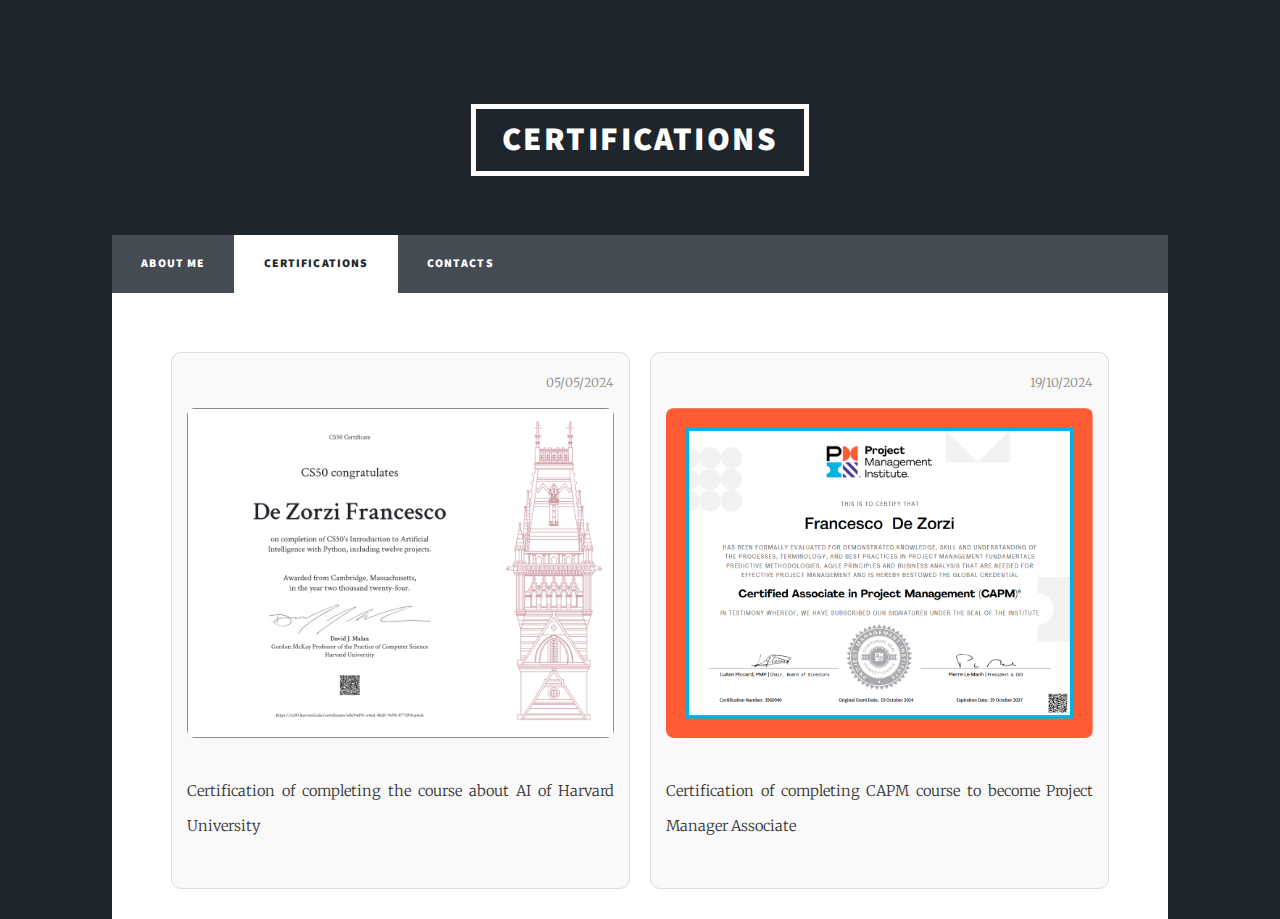
==== commit 18f3b54f: "modifiche Machine Learning Page" ====
--- a/certificati.html
+++ b/certificati.html
@@ -46,12 +46,12 @@
                      
                         <article class="certif-item">
                             <header>
-                                <span class="data">10/10/2024</span>
+                                <span class="data">19/10/2024</span>
                             </header>
 							<div class="certif-content">
 								<a class="image fit"><img src="images/CAPM.png" alt="CAPM Certification" /></a>
 						
-								<p>Certification of completing CAPM course to become Project Manager</p>
+								<p>Certification of completing CAPM course to become Project Manager Associate</p>
 							</div>
 					</article>
 
